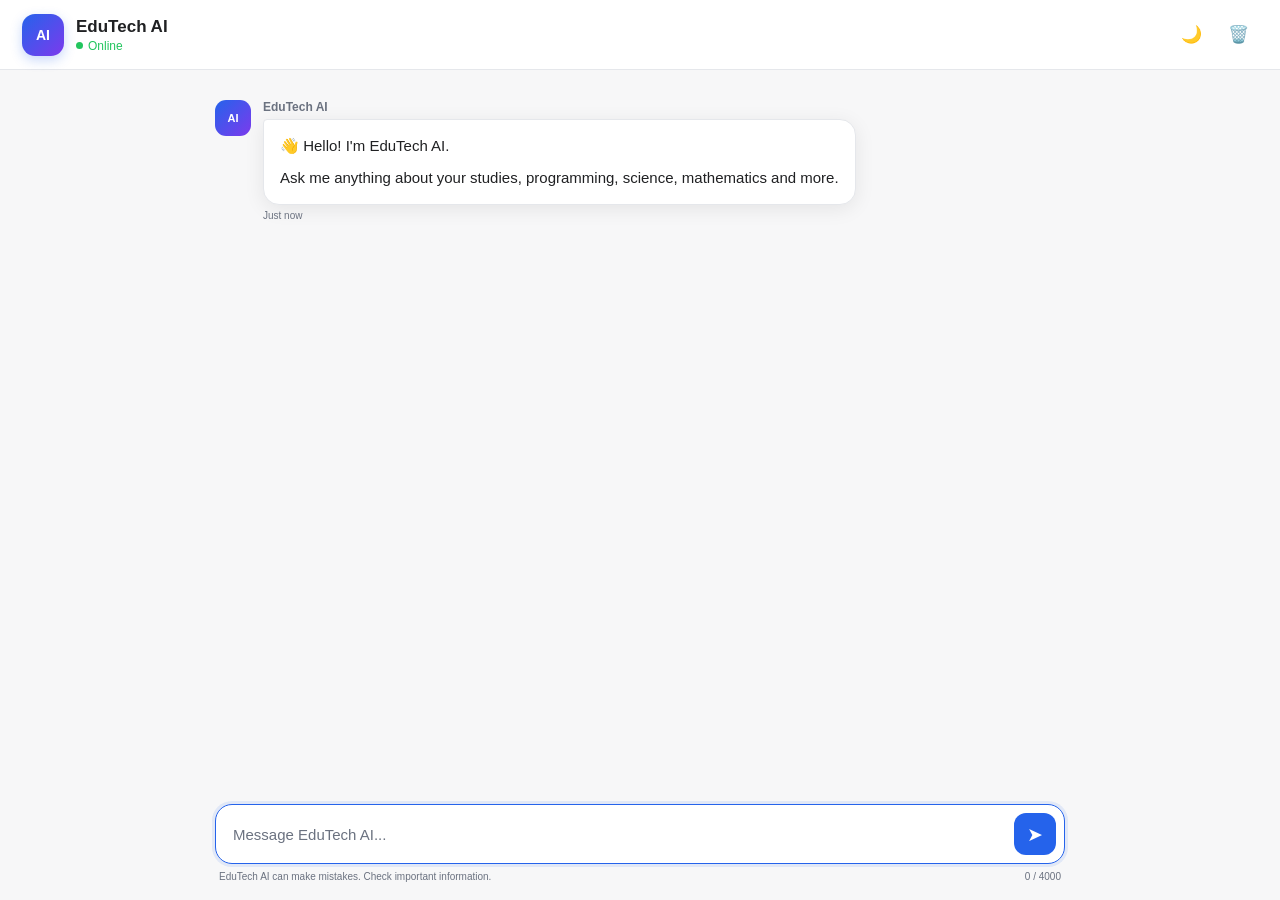
==== index.html @ 3b4f4951 "Rename Edutech-chatbot(Copy).html to index.html" ====
<!DOCTYPE html>
<html lang="en">
<head>
    <meta charset="UTF-8">
    <meta name="viewport" content="width=device-width, initial-scale=1.0">

    <title>EduTech AI Chatbot</title>

    <!-- CSS -->
    <style>
/* ================================
   EduTech AI Chatbot
   Main CSS
================================ */

* {
    margin: 0;
    padding: 0;
    box-sizing: border-box;
}

:root {
    --bg: #ffffff;
    --header: #ffffff;
    --chat-bg: #f7f7f8;
    --text: #202123;
    --muted: #6b7280;
    --border: #e5e7eb;
    --input: #ffffff;
    --user: #2563eb;
    --user-text: #ffffff;
    --ai: #ffffff;
    --shadow: 0 4px 20px rgba(0, 0, 0, 0.08);
}

body.dark {
    --bg: #111827;
    --header: #111827;
    --chat-bg: #0b1120;
    --text: #f3f4f6;
    --muted: #9ca3af;
    --border: #273244;
    --input: #1f2937;
    --user: #2563eb;
    --user-text: #ffffff;
    --ai: #1f2937;
    --shadow: 0 4px 20px rgba(0, 0, 0, 0.3);
}

body {
    font-family:
        Inter,
        -apple-system,
        BlinkMacSystemFont,
        "Segoe UI",
        Roboto,
        Arial,
        sans-serif;

    background: var(--bg);
    color: var(--text);

    height: 100vh;
    overflow: hidden;

    transition:
        background 0.25s ease,
        color 0.25s ease;
}


/* ================================
   APP
================================ */

.app {
    width: 100%;
    height: 100vh;

    display: flex;
    flex-direction: column;

    background: var(--chat-bg);
}


/* ================================
   HEADER
================================ */

.chat-header {
    height: 70px;
    min-height: 70px;

    display: flex;
    align-items: center;
    justify-content: space-between;

    padding: 0 22px;

    background: var(--header);
    border-bottom: 1px solid var(--border);

    position: relative;
    z-index: 10;
}

.brand {
    display: flex;
    align-items: center;
    gap: 12px;
}

.ai-logo {
    width: 42px;
    height: 42px;

    display: flex;
    align-items: center;
    justify-content: center;

    border-radius: 13px;

    background: linear-gradient(
        135deg,
        #2563eb,
        #7c3aed
    );

    color: white;

    font-size: 14px;
    font-weight: 800;

    box-shadow: 0 4px 12px rgba(37, 99, 235, 0.25);
}

.brand-info h1 {
    font-size: 17px;
    font-weight: 700;

    line-height: 20px;
}

.status {
    display: flex;
    align-items: center;
    gap: 5px;

    color: #22c55e;

    font-size: 12px;
    margin-top: 2px;
}

.status i {
    width: 7px;
    height: 7px;

    background: #22c55e;

    border-radius: 50%;

    display: inline-block;
}

.header-actions {
    display: flex;
    gap: 7px;
}

.header-actions button {
    width: 40px;
    height: 40px;

    border: none;
    border-radius: 10px;

    background: transparent;
    color: var(--text);

    cursor: pointer;

    font-size: 17px;

    transition:
        background 0.2s ease,
        transform 0.2s ease;
}

.header-actions button:hover {
    background: var(--chat-bg);
    transform: translateY(-1px);
}


/* ================================
   CHAT BOX
================================ */

.chat-box {
    flex: 1;

    overflow-y: auto;

    padding: 30px 18px 35px;

    scroll-behavior: smooth;
}


/* Scrollbar */

.chat-box::-webkit-scrollbar {
    width: 7px;
}

.chat-box::-webkit-scrollbar-track {
    background: transparent;
}

.chat-box::-webkit-scrollbar-thumb {
    background: #c7cbd1;
    border-radius: 10px;
}

body.dark .chat-box::-webkit-scrollbar-thumb {
    background: #374151;
}


/* ================================
   MESSAGE
================================ */

.message {
    width: min(850px, 100%);

    margin: 0 auto 25px;

    display: flex;
    gap: 12px;

    animation: messageIn 0.25s ease;
}

@keyframes messageIn {
    from {
        opacity: 0;
        transform: translateY(7px);
    }

    to {
        opacity: 1;
        transform: translateY(0);
    }
}

.avatar {
    width: 36px;
    height: 36px;

    min-width: 36px;

    display: flex;
    align-items: center;
    justify-content: center;

    border-radius: 11px;

    background: linear-gradient(
        135deg,
        #2563eb,
        #7c3aed
    );

    color: white;

    font-size: 11px;
    font-weight: 800;
}

.message-content {
    max-width: calc(100% - 48px);
}

.message-name {
    font-size: 12px;
    font-weight: 700;

    margin-bottom: 5px;

    color: var(--muted);
}


/* ================================
   AI BUBBLE
================================ */

.bubble {
    background: var(--ai);

    border: 1px solid var(--border);

    border-radius: 4px 16px 16px 16px;

    padding: 14px 16px;

    box-shadow: var(--shadow);

    line-height: 1.6;

    font-size: 15px;

    word-wrap: break-word;
}

.bubble p + p {
    margin-top: 8px;
}


/* ================================
   USER MESSAGE
================================ */

.user-message {
    justify-content: flex-end;
}

.user-message .avatar {
    order: 2;

    background: var(--user);
}

.user-message .message-content {
    order: 1;

    display: flex;
    flex-direction: column;
    align-items: flex-end;
}

.user-message .message-name {
    display: none;
}

.user-message .bubble {
    background: var(--user);
    color: var(--user-text);

    border: none;

    border-radius: 16px 4px 16px 16px;

    box-shadow: none;
}

.user-message .message-time {
    text-align: right;
}


/* ================================
   MESSAGE TIME
================================ */

.message-time {
    color: var(--muted);

    font-size: 10px;

    margin-top: 5px;
}


/* ================================
   TYPING
================================ */

.typing-container {
    width: min(850px, calc(100% - 36px));

    margin: 0 auto 15px;

    display: flex;
    align-items: center;

    gap: 12px;
}

.typing {
    height: 36px;

    padding: 0 14px;

    display: flex;
    align-items: center;
    gap: 4px;

    background: var(--ai);

    border: 1px solid var(--border);

    border-radius: 4px 14px 14px 14px;
}

.typing span {
    width: 6px;
    height: 6px;

    background: var(--muted);

    border-radius: 50%;

    animation: typing 1.2s infinite ease-in-out;
}

.typing span:nth-child(2) {
    animation-delay: 0.15s;
}

.typing span:nth-child(3) {
    animation-delay: 0.3s;
}

@keyframes typing {
    0%,
    60%,
    100% {
        transform: translateY(0);
        opacity: 0.4;
    }

    30% {
        transform: translateY(-5px);
        opacity: 1;
    }
}

.hidden {
    display: none !important;
}


/* ================================
   INPUT AREA
================================ */

.input-area {
    width: 100%;

    padding: 12px 18px 18px;

    background: var(--chat-bg);
}

.input-wrapper {
    width: min(850px, 100%);

    margin: auto;

    min-height: 58px;

    display: flex;
    align-items: flex-end;

    padding: 8px 8px 8px 17px;

    background: var(--input);

    border: 1px solid var(--border);

    border-radius: 17px;

    box-shadow: var(--shadow);

    transition:
        border 0.2s ease,
        box-shadow 0.2s ease;
}

.input-wrapper:focus-within {
    border-color: #2563eb;

    box-shadow:
        0 0 0 3px rgba(37, 99, 235, 0.1);
}

#messageInput {
    flex: 1;

    width: 100%;

    min-height: 40px;
    max-height: 150px;

    resize: none;

    border: none;
    outline: none;

    background: transparent;

    color: var(--text);

    font-family: inherit;
    font-size: 15px;

    line-height: 22px;

    padding: 9px 8px 8px 0;
}

#messageInput::placeholder {
    color: var(--muted);
}


/* ================================
   SEND BUTTON
================================ */

.send-btn {
    width: 42px;
    height: 42px;

    min-width: 42px;

    border: none;
    border-radius: 12px;

    background: var(--user);

    color: white;

    font-size: 19px;

    display: flex;
    align-items: center;
    justify-content: center;

    cursor: pointer;

    transition:
        transform 0.2s ease,
        opacity 0.2s ease;
}

.send-btn:hover {
    transform: scale(1.05);
}

.send-btn:active {
    transform: scale(0.95);
}

.send-btn:disabled {
    opacity: 0.5;
    cursor: not-allowed;
}


/* ================================
   INPUT FOOTER
================================ */

.input-footer {
    width: min(850px, 100%);

    margin: 7px auto 0;

    padding: 0 4px;

    display: flex;
    justify-content: space-between;
    gap: 10px;

    color: var(--muted);

    font-size: 10px;
}


/* ================================
   MOBILE
================================ */

@media (max-width: 600px) {

    .chat-header {
        height: 62px;
        min-height: 62px;

        padding: 0 14px;
    }

    .ai-logo {
        width: 38px;
        height: 38px;

        border-radius: 11px;
    }

    .brand-info h1 {
        font-size: 15px;
    }

    .header-actions button {
        width: 36px;
        height: 36px;
    }

    .chat-box {
        padding: 20px 12px 25px;
    }

    .message {
        gap: 8px;

        margin-bottom: 20px;
    }

    .avatar {
        width: 32px;
        height: 32px;
        min-width: 32px;

        border-radius: 9px;
    }

    .message-content {
        max-width: calc(100% - 40px);
    }

    .bubble {
        font-size: 14px;
        padding: 11px 13px;
    }

    .typing-container {
        width: calc(100% - 24px);
    }

    .input-area {
        padding: 8px 10px 12px;
    }

    .input-wrapper {
        min-height: 53px;
        border-radius: 15px;

        padding-left: 13px;
    }

    #messageInput {
        font-size: 14px;
    }

    .send-btn {
        width: 38px;
        height: 38px;
        min-width: 38px;

        border-radius: 10px;
    }

    .input-footer {
        font-size: 9px;
    }
}


/* ================================
   VERY SMALL SCREEN
================================ */

@media (max-width: 380px) {

    .status {
        display: none;
    }

    .input-footer span:first-child {
        display: none;
    }

    .input-footer {
        justify-content: flex-end;
    }
}
</style>
</head>

<body>

    <!-- App Container -->
    <div class="app">

        <!-- Header -->
        <header class="chat-header">
            <div class="brand">
                <div class="ai-logo">AI</div>

                <div class="brand-info">
                    <h1>EduTech AI</h1>
                    <span class="status">
                        <i></i> Online
                    </span>
                </div>
            </div>

            <div class="header-actions">
                <button id="themeBtn" title="Change Theme">
                    🌙
                </button>

                <button id="clearBtn" title="Clear Chat">
                    🗑️
                </button>
            </div>
        </header>


        <!-- Chat Area -->
        <main id="chatBox" class="chat-box">

            <!-- Welcome Message -->
            <div class="message ai-message">
                <div class="avatar">AI</div>

                <div class="message-content">
                    <div class="message-name">EduTech AI</div>

                    <div class="bubble">
                        <p>
                            👋 Hello! I'm EduTech AI.
                        </p>

                        <p>
                            Ask me anything about your studies,
                            programming, science, mathematics and more.
                        </p>
                    </div>

                    <div class="message-time">
                        Just now
                    </div>
                </div>
            </div>

        </main>


        <!-- Typing Indicator -->
        <div id="typing" class="typing-container hidden">

            <div class="avatar">AI</div>

            <div class="typing">
                <span></span>
                <span></span>
                <span></span>
            </div>

        </div>


        <!-- Input Area -->
        <footer class="input-area">

            <div class="input-wrapper">

                <textarea
                    id="messageInput"
                    rows="1"
                    maxlength="4000"
                    placeholder="Message EduTech AI..."
                    autocomplete="off"
                ></textarea>

                <button
                    id="sendBtn"
                    class="send-btn"
                    title="Send Message"
                    type="button"
                >
                    ➤
                </button>

            </div>

            <div class="input-footer">
                <span>EduTech AI can make mistakes. Check important information.</span>
                <span id="charCount">0 / 4000</span>
            </div>

        </footer>

    </div>


    <!-- JavaScript -->
    <script>
/* =========================================
   EduTech AI Chatbot
   script.js
========================================= */


/* =========================================
   CONFIGURATION
========================================= */

// Demo API key supplied by user
const API_KEY =
    "AQ.Ab8RN6JSf9K4b7ySt2TMLwf94kNoDjcHwE4QwWHxt6ulXJbYoQ";

// Gemini model
const MODEL = "gemini-3.1-flash-lite";

// Gemini API endpoint
const API_URL =
    `https://generativelanguage.googleapis.com/v1beta/models/${MODEL}:generateContent`;


/* =========================================
   DOM ELEMENTS
========================================= */

const chatBox = document.getElementById("chatBox");
const messageInput = document.getElementById("messageInput");
const sendBtn = document.getElementById("sendBtn");

const typing = document.getElementById("typing");

const clearBtn = document.getElementById("clearBtn");
const themeBtn = document.getElementById("themeBtn");

const charCount = document.getElementById("charCount");


/* =========================================
   CHAT HISTORY
========================================= */

let conversation = [];

try {
    const savedChat = localStorage.getItem("edutech_chat");

    if (savedChat) {
        conversation = JSON.parse(savedChat);
    }
} catch (error) {
    conversation = [];
}


/* =========================================
   LOAD SAVED CHAT
========================================= */

function loadChat() {

    if (!conversation.length) {
        return;
    }

    // Remove default welcome message
    chatBox.innerHTML = "";

    conversation.forEach(message => {

        addMessage(
            message.role,
            message.text,
            false
        );

    });
}


/* =========================================
   SAVE CHAT
========================================= */

function saveChat() {

    try {

        localStorage.setItem(
            "edutech_chat",
            JSON.stringify(conversation)
        );

    } catch (error) {

        console.warn(
            "Could not save chat:",
            error
        );

    }
}


/* =========================================
   ADD MESSAGE TO UI
========================================= */

function addMessage(role, text, animate = true) {

    const message = document.createElement("div");

    message.className =
        role === "user"
            ? "message user-message"
            : "message ai-message";

    if (!animate) {
        message.style.animation = "none";
    }


    const avatar = document.createElement("div");

    avatar.className = "avatar";

    avatar.textContent =
        role === "user"
            ? "U"
            : "AI";


    const content = document.createElement("div");

    content.className = "message-content";


    const name = document.createElement("div");

    name.className = "message-name";

    name.textContent =
        role === "user"
            ? "You"
            : "EduTech AI";


    const bubble = document.createElement("div");

    bubble.className = "bubble";


    /*
       Basic text formatting.
       This keeps the response as text rather
       than directly inserting arbitrary HTML.
    */

    bubble.innerHTML = formatText(text);


    const time = document.createElement("div");

    time.className = "message-time";

    time.textContent = getTime();


    content.appendChild(name);
    content.appendChild(bubble);
    content.appendChild(time);

    message.appendChild(avatar);
    message.appendChild(content);

    chatBox.appendChild(message);


    scrollToBottom();

    return message;
}


/* =========================================
   TEXT FORMATTER
========================================= */

function formatText(text) {

    if (!text) {
        return "";
    }


    // Escape HTML
    const escaped = text
        .replace(/&/g, "&amp;")
        .replace(/</g, "&lt;")
        .replace(/>/g, "&gt;");


    // Convert simple markdown-like formatting
    return escaped
        .replace(/\*\*(.*?)\*\*/g, "<strong>$1</strong>")
        .replace(/\*(.*?)\*/g, "<em>$1</em>")
        .replace(/`([^`]+)`/g, "<code>$1</code>")
        .replace(/\n/g, "<br>");
}


/* =========================================
   CURRENT TIME
========================================= */

function getTime() {

    return new Date().toLocaleTimeString(
        [],
        {
            hour: "2-digit",
            minute: "2-digit"
        }
    );

}


/* =========================================
   SCROLL
========================================= */

function scrollToBottom() {

    setTimeout(() => {

        chatBox.scrollTo({
            top: chatBox.scrollHeight,
            behavior: "smooth"
        });

    }, 50);

}


/* =========================================
   TYPING INDICATOR
========================================= */

function showTyping() {

    typing.classList.remove("hidden");

    scrollToBottom();

}


function hideTyping() {

    typing.classList.add("hidden");

}


/* =========================================
   SEND MESSAGE
========================================= */

async function sendMessage() {

    const text = messageInput.value.trim();


    // Don't send empty message
    if (!text) {
        return;
    }


    // Prevent duplicate requests
    sendBtn.disabled = true;


    // Add user message
    addMessage(
        "user",
        text
    );


    // Save user message
    conversation.push({
        role: "user",
        text: text
    });

    saveChat();


    // Clear input
    messageInput.value = "";

    updateCharacterCount();

    autoResize();


    // Show typing
    showTyping();


    try {

        const response =
            await askGemini();


        hideTyping();


        // Add AI message
        addMessage(
            "ai",
            response
        );


        // Save AI response
        conversation.push({
            role: "ai",
            text: response
        });

        saveChat();


    } catch (error) {

        hideTyping();


        console.error(error);


        let errorMessage =
            "Sorry, something went wrong while contacting the AI.";


        if (
            error.message &&
            error.message.includes("403")
        ) {

            errorMessage =
                "API key is invalid or does not have permission to use this API.";

        } else if (
            error.message &&
            error.message.includes("429")
        ) {

            errorMessage =
                "Too many requests. Please wait a moment and try again.";

        } else if (
            error.message &&
            error.message.includes("404")
        ) {

            errorMessage =
                "The selected Gemini model is unavailable.";

        }


        addMessage(
            "ai",
            errorMessage
        );

    } finally {

        sendBtn.disabled = false;

        messageInput.focus();

    }

}


/* =========================================
   GEMINI API
========================================= */

async function askGemini() {

    /*
       Convert local chat history into Gemini
       conversation format.
    */

    const contents = conversation.map(message => {

        return {

            role:
                message.role === "user"
                    ? "user"
                    : "model",

            parts: [
                {
                    text: message.text
                }
            ]

        };

    });


    const response = await fetch(
        API_URL,
        {

            method: "POST",

            headers: {

                "Content-Type":
                    "application/json",

                "x-goog-api-key":
                    API_KEY

            },

            body: JSON.stringify({

                contents: contents,

                systemInstruction: {

                    parts: [
                        {
                            text:
                                "You are EduTech AI, a helpful educational AI assistant. Explain concepts clearly and simply. Help students with mathematics, physics, chemistry, computer science, programming and general educational questions. When solving numerical problems, show the important steps."
                        }
                    ]

                },

                generationConfig: {

                    temperature: 0.7,

                    maxOutputTokens: 2048

                }

            })

        }
    );


    if (!response.ok) {

        const errorText =
            await response.text();

        throw new Error(
            `${response.status}: ${errorText}`
        );

    }


    const data =
        await response.json();


    /*
       Extract generated text
    */

    const result =
        data?.candidates?.[0]?.content?.parts
            ?.map(part => part.text || "")
            .join("");


    if (!result) {

        throw new Error(
            "Empty response received from Gemini."
        );

    }


    return result;

}


/* =========================================
   ENTER KEY
========================================= */

messageInput.addEventListener(
    "keydown",
    function (event) {

        if (
            event.key === "Enter" &&
            !event.shiftKey
        ) {

            event.preventDefault();

            sendMessage();

        }

    }
);


/* =========================================
   SEND BUTTON
========================================= */

sendBtn.addEventListener(
    "click",
    sendMessage
);


/* =========================================
   AUTO RESIZE TEXTAREA
========================================= */

function autoResize() {

    messageInput.style.height = "auto";

    messageInput.style.height =
        Math.min(
            messageInput.scrollHeight,
            150
        ) + "px";

}


messageInput.addEventListener(
    "input",
    function () {

        autoResize();

        updateCharacterCount();

    }
);


/* =========================================
   CHARACTER COUNT
========================================= */

function updateCharacterCount() {

    const length =
        messageInput.value.length;

    charCount.textContent =
        `${length} / 4000`;

}


/* =========================================
   CLEAR CHAT
========================================= */

clearBtn.addEventListener(
    "click",
    function () {

        const confirmed =
            confirm(
                "Clear your entire chat?"
            );


        if (!confirmed) {
            return;
        }


        conversation = [];


        localStorage.removeItem(
            "edutech_chat"
        );


        chatBox.innerHTML = `

            <div class="message ai-message">

                <div class="avatar">
                    AI
                </div>

                <div class="message-content">

                    <div class="message-name">
                        EduTech AI
                    </div>

                    <div class="bubble">

                        <p>
                            👋 Hello! I'm EduTech AI.
                        </p>

                        <p>
                            Ask me anything about your
                            studies, programming, science,
                            mathematics and more.
                     founder/author is Shankar Singh Rajput.
                        </p>

                    </div>

                    <div class="message-time">
                        Just now
                    </div>

                </div>

            </div>

        `;

    }
);


/* =========================================
   DARK / LIGHT MODE
========================================= */

function setTheme(theme) {

    if (theme === "dark") {

        document.body.classList.add("dark");

        themeBtn.textContent = "☀️";

    } else {

        document.body.classList.remove("dark");

        themeBtn.textContent = "🌙";

    }


    localStorage.setItem(
        "edutech_theme",
        theme
    );

}


themeBtn.addEventListener(
    "click",
    function () {

        const isDark =
            document.body.classList.contains("dark");


        setTheme(
            isDark
                ? "light"
                : "dark"
        );

    }
);


/* =========================================
   LOAD THEME
========================================= */

const savedTheme =
    localStorage.getItem(
        "edutech_theme"
    );


if (savedTheme) {

    setTheme(savedTheme);

} else if (
    window.matchMedia &&
    window.matchMedia(
        "(prefers-color-scheme: dark)"
    ).matches
) {

    setTheme("dark");

} else {

    setTheme("light");

}


/* =========================================
   INITIALIZE
========================================= */

loadChat();

updateCharacterCount();

autoResize();

messageInput.focus();
</script>

</body>
</html>
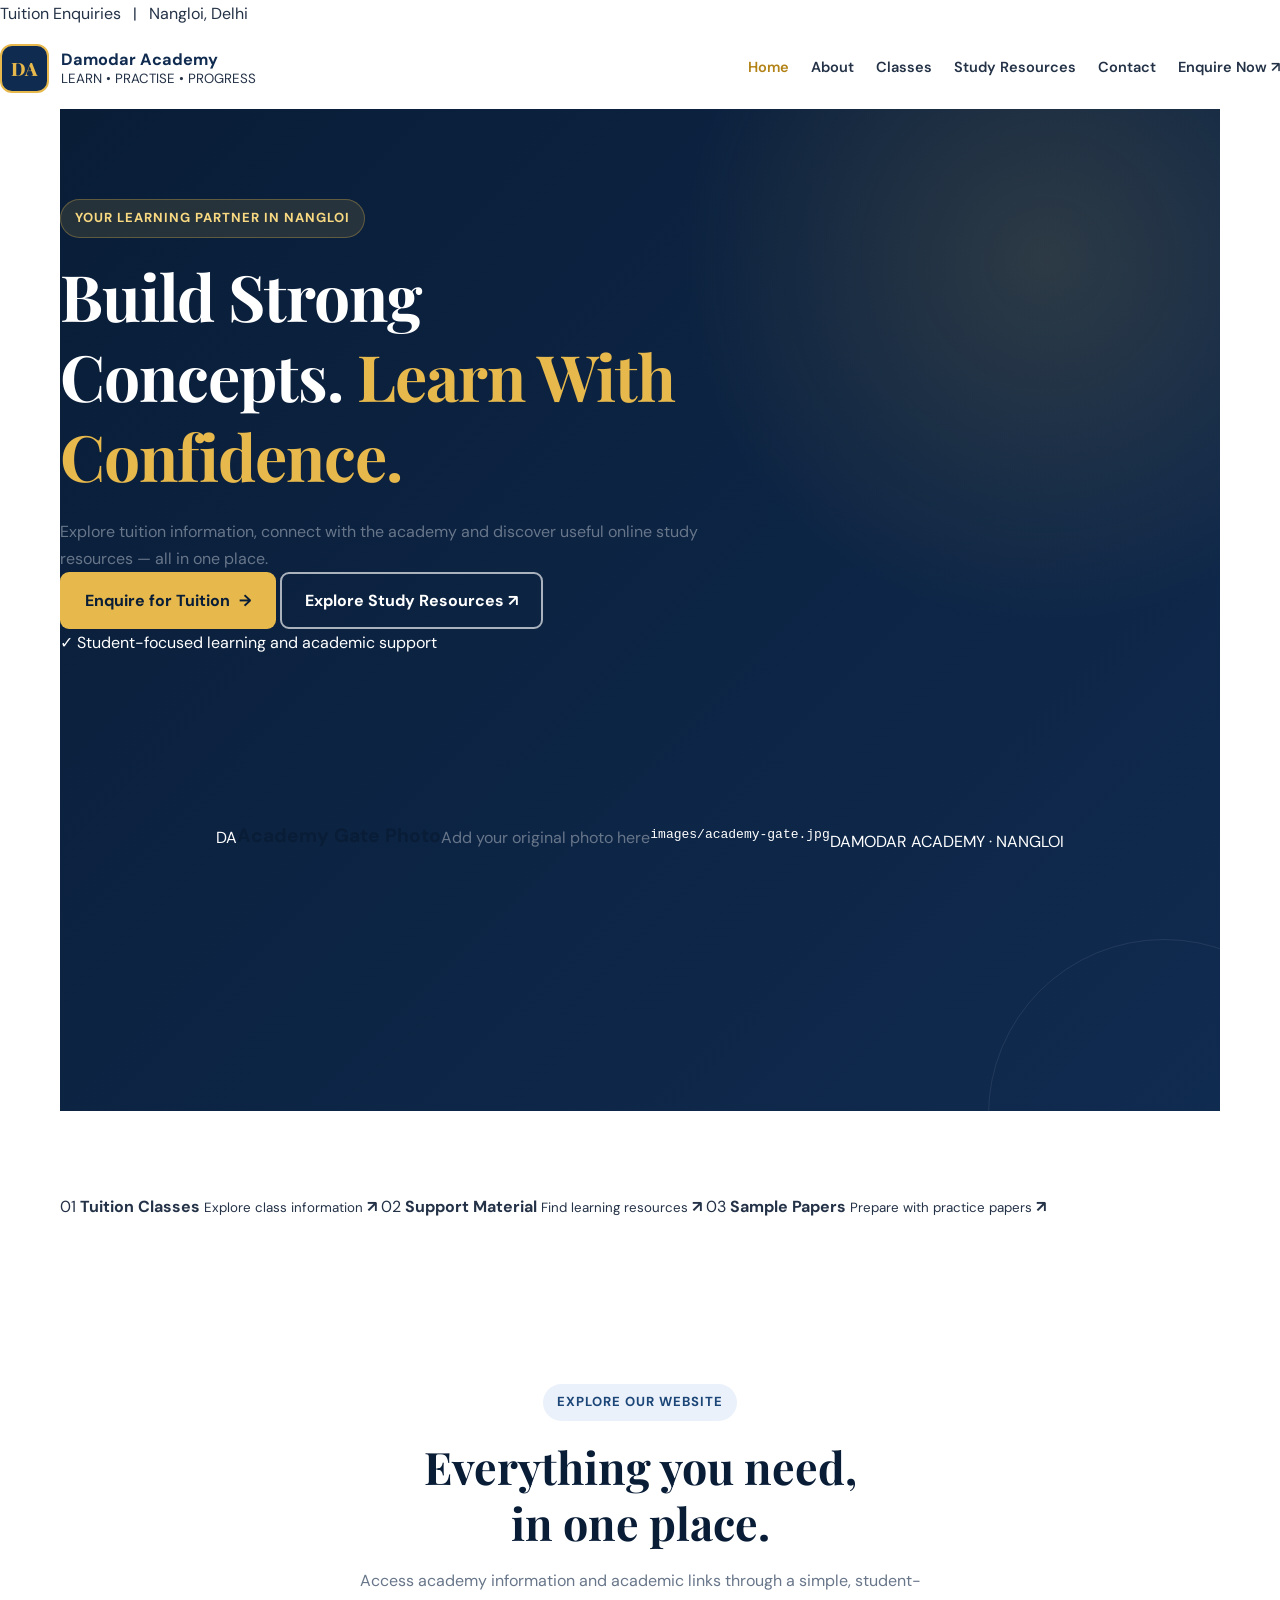
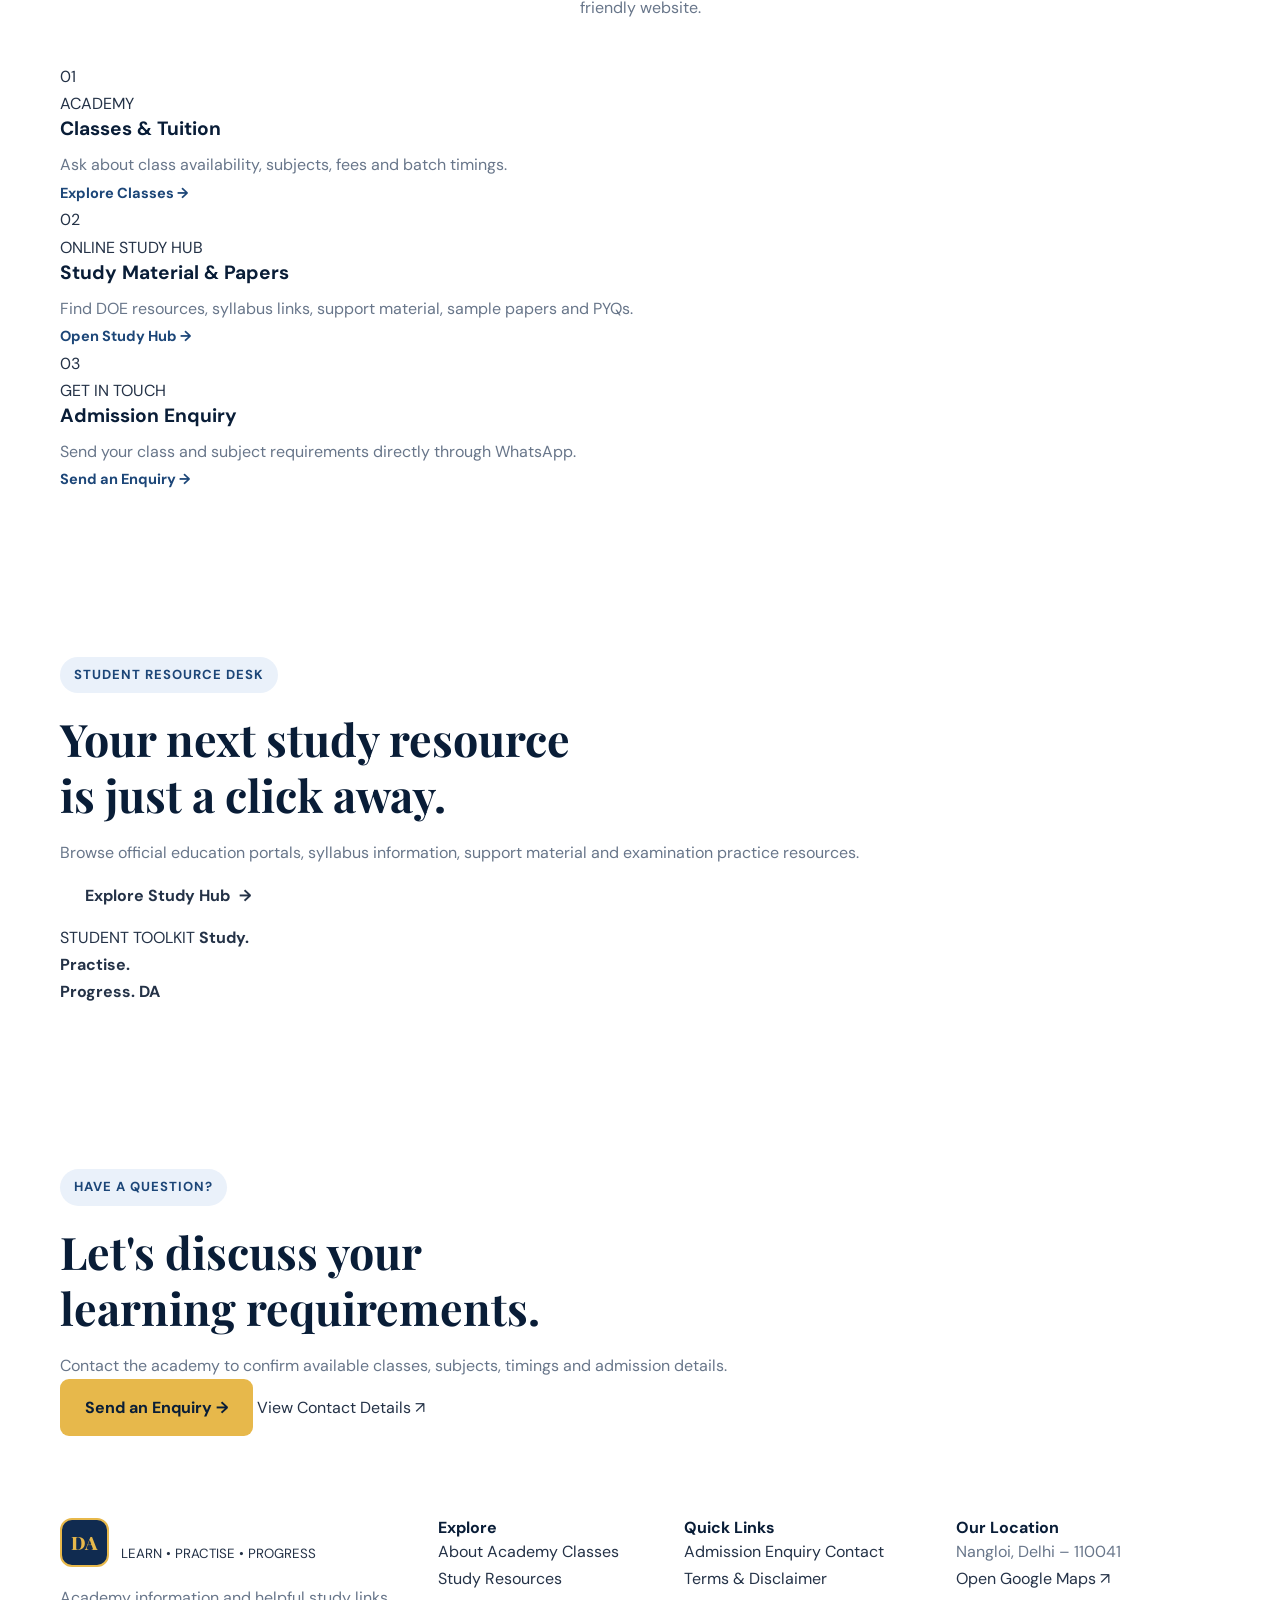
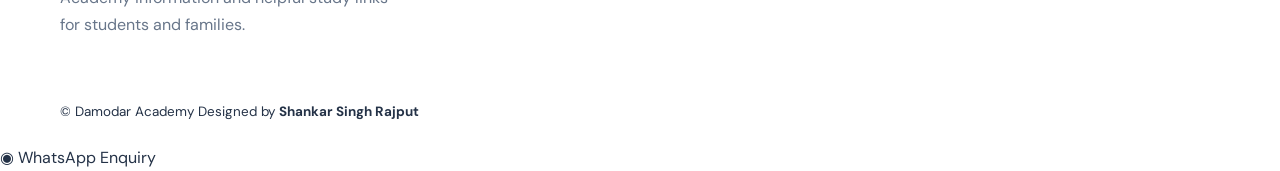
==== commit cfac1f23: "Add files via upload" ====
--- a/index.html
+++ b/index.html
@@ -1,1554 +1,1880 @@
+
 <!DOCTYPE html>
 <html lang="en">
 <head>
-    <meta charset="UTF-8">
-    <meta name="viewport" content="width=device-width, initial-scale=1.0">
-
-    <title>EduTech AI Chatbot</title>
-
-    <!-- CSS -->
-    <style>
-/* ================================
-   EduTech AI Chatbot
-   Main CSS
-================================ */
+  <meta charset="UTF-8">
+  <meta name="viewport" content="width=device-width, initial-scale=1.0">
+
+  <title>Damodar Academy | Tuition & Study Support</title>
+
+  <meta name="description"
+    content="Damodar Academy, Nangloi, Delhi. Explore tuition enquiries, study material, syllabus, sample papers and previous-year papers.">
+
+  <meta name="theme-color" content="#10223f">
+
+  <link rel="stylesheet" href="style.css">
+</head>
+<style>
+
+/* =========================================
+   DAMODAR ACADEMY — MAIN STYLESHEET
+   Theme: Navy Blue + Gold
+========================================= */
+
+@import url('https://fonts.googleapis.com/css2?family=DM+Sans:wght@400;500;600;700&family=Playfair+Display:wght@600;700;800&display=swap');
+
+/* ---------- CSS VARIABLES ---------- */
+
+:root {
+  --primary: #102b50;
+  --primary-dark: #091d37;
+  --primary-light: #1c4678;
+  --gold: #e7b84b;
+  --gold-light: #f8d982;
+  --white: #ffffff;
+  --background: #f5f7fb;
+  --text: #243247;
+  --muted: #68768a;
+  --border: #e3e8ef;
+  --success: #25d366;
+  --shadow: 0 10px 35px rgba(16, 43, 80, 0.09);
+  --radius: 16px;
+  --transition: 0.3s ease;
+}
+
+/* ---------- RESET ---------- */
 
 * {
-    margin: 0;
-    padding: 0;
-    box-sizing: border-box;
-}
-
-:root {
-    --bg: #ffffff;
-    --header: #ffffff;
-    --chat-bg: #f7f7f8;
-    --text: #202123;
-    --muted: #6b7280;
-    --border: #e5e7eb;
-    --input: #ffffff;
-    --user: #2563eb;
-    --user-text: #ffffff;
-    --ai: #ffffff;
-    --shadow: 0 4px 20px rgba(0, 0, 0, 0.08);
-}
-
-body.dark {
-    --bg: #111827;
-    --header: #111827;
-    --chat-bg: #0b1120;
-    --text: #f3f4f6;
-    --muted: #9ca3af;
-    --border: #273244;
-    --input: #1f2937;
-    --user: #2563eb;
-    --user-text: #ffffff;
-    --ai: #1f2937;
-    --shadow: 0 4px 20px rgba(0, 0, 0, 0.3);
+  margin: 0;
+  padding: 0;
+  box-sizing: border-box;
+}
+
+html {
+  scroll-behavior: smooth;
+  scroll-padding-top: 90px;
 }
 
 body {
-    font-family:
-        Inter,
-        -apple-system,
-        BlinkMacSystemFont,
-        "Segoe UI",
-        Roboto,
-        Arial,
-        sans-serif;
-
-    background: var(--bg);
-    color: var(--text);
-
-    height: 100vh;
-    overflow: hidden;
-
-    transition:
-        background 0.25s ease,
-        color 0.25s ease;
-}
-
-
-/* ================================
-   APP
-================================ */
-
-.app {
+  font-family: 'DM Sans', sans-serif;
+  color: var(--text);
+  background: var(--white);
+  line-height: 1.7;
+  overflow-x: hidden;
+}
+
+img {
+  display: block;
+  max-width: 100%;
+}
+
+a {
+  color: inherit;
+  text-decoration: none;
+}
+
+button,
+input,
+textarea,
+select {
+  font: inherit;
+}
+
+button,
+a {
+  -webkit-tap-highlight-color: transparent;
+}
+
+button {
+  cursor: pointer;
+}
+
+ul {
+  list-style: none;
+}
+
+.container {
+  width: min(1160px, 92%);
+  margin-inline: auto;
+}
+
+section {
+  padding: 82px 0;
+}
+
+.section-light {
+  background: var(--background);
+}
+
+/* ---------- TYPOGRAPHY ---------- */
+
+h1,
+h2,
+h3,
+h4 {
+  color: var(--primary-dark);
+  line-height: 1.25;
+}
+
+h1,
+h2 {
+  font-family: 'Playfair Display', Georgia, serif;
+}
+
+h1 {
+  font-size: clamp(2.35rem, 5vw, 4.2rem);
+  letter-spacing: -1px;
+}
+
+h2 {
+  font-size: clamp(1.9rem, 3.5vw, 2.8rem);
+  margin-bottom: 16px;
+}
+
+h3 {
+  font-size: 1.2rem;
+  margin-bottom: 10px;
+}
+
+p {
+  color: var(--muted);
+}
+
+.text-gold {
+  color: var(--gold);
+}
+
+.section-heading {
+  max-width: 680px;
+  margin: 0 auto 42px;
+  text-align: center;
+}
+
+.section-heading p {
+  max-width: 600px;
+  margin: 0 auto;
+}
+
+.eyebrow {
+  display: inline-block;
+  color: var(--primary-light);
+  background: #eaf1fa;
+  padding: 7px 14px;
+  border-radius: 50px;
+  font-size: 0.82rem;
+  font-weight: 700;
+  letter-spacing: 1px;
+  text-transform: uppercase;
+  margin-bottom: 18px;
+}
+
+/* ---------- BUTTONS ---------- */
+
+.btn {
+  display: inline-flex;
+  align-items: center;
+  justify-content: center;
+  gap: 9px;
+  padding: 13px 23px;
+  border: 2px solid transparent;
+  border-radius: 9px;
+  font-weight: 700;
+  transition: var(--transition);
+  text-align: center;
+}
+
+.btn-primary {
+  background: var(--gold);
+  color: var(--primary-dark);
+}
+
+.btn-primary:hover {
+  background: var(--gold-light);
+  transform: translateY(-2px);
+  box-shadow: 0 8px 20px rgba(231, 184, 75, 0.25);
+}
+
+.btn-outline {
+  border-color: rgba(255, 255, 255, 0.65);
+  color: var(--white);
+  background: transparent;
+}
+
+.btn-outline:hover {
+  color: var(--primary-dark);
+  background: var(--white);
+}
+
+.btn-dark {
+  color: var(--white);
+  background: var(--primary);
+}
+
+.btn-dark:hover {
+  background: var(--primary-light);
+  transform: translateY(-2px);
+}
+
+.btn-whatsapp {
+  background: var(--success);
+  color: #fff;
+  border-radius: 12px;
+}
+
+.btn-whatsapp:hover {
+  background: #1fbd5a;
+  transform: translateY(-2px);
+}
+
+/* ---------- HEADER / NAVBAR ---------- */
+
+.site-header {
+  position: sticky;
+  top: 0;
+  z-index: 1000;
+  background: rgba(255, 255, 255, 0.97);
+  backdrop-filter: blur(12px);
+  box-shadow: 0 2px 15px rgba(10, 30, 55, 0.06);
+  border-bottom: 1px solid rgba(16, 43, 80, 0.07);
+}
+
+.navbar {
+  min-height: 82px;
+  display: flex;
+  align-items: center;
+  justify-content: space-between;
+  gap: 25px;
+}
+
+.brand {
+  display: flex;
+  align-items: center;
+  gap: 12px;
+  min-width: 0;
+}
+
+.brand-logo {
+  width: 49px;
+  height: 49px;
+  flex-shrink: 0;
+  display: grid;
+  place-items: center;
+  background: var(--primary);
+  color: var(--gold);
+  border: 2px solid var(--gold);
+  border-radius: 12px;
+  font-family: 'Playfair Display', Georgia, serif;
+  font-weight: 800;
+  font-size: 1.15rem;
+}
+
+.brand-text {
+  display: flex;
+  flex-direction: column;
+  line-height: 1.3;
+}
+
+.brand-text strong {
+  color: var(--primary);
+  font-size: 1.02rem;
+}
+
+.brand-text span {
+  color: var(--muted);
+  font-size: 0.74rem;
+}
+
+.nav-links {
+  display: flex;
+  align-items: center;
+  justify-content: flex-end;
+  gap: 22px;
+}
+
+.nav-links a {
+  color: var(--text);
+  font-size: 0.91rem;
+  font-weight: 600;
+  transition: color var(--transition);
+}
+
+.nav-links a:hover,
+.nav-links a.active {
+  color: #b38317;
+}
+
+.nav-links .nav-cta {
+  background: var(--primary);
+  color: var(--white);
+  padding: 10px 17px;
+  border-radius: 8px;
+}
+
+.nav-links .nav-cta:hover {
+  background: var(--primary-light);
+  color: var(--white);
+}
+
+/* Mobile menu controls, if present in HTML */
+
+.menu-toggle {
+  display: none;
+  width: 44px;
+  height: 44px;
+  border: 1px solid var(--border);
+  border-radius: 10px;
+  background: var(--white);
+  color: var(--primary);
+  font-size: 1.4rem;
+}
+
+/* ---------- HERO SECTION ---------- */
+
+.hero {
+  position: relative;
+  overflow: hidden;
+  padding: 90px 0 85px;
+  background:
+    radial-gradient(
+      circle at 85% 15%,
+      rgba(231, 184, 75, 0.15),
+      transparent 28%
+    ),
+    linear-gradient(135deg, var(--primary-dark), var(--primary));
+  color: var(--white);
+}
+
+.hero::before {
+  content: "";
+  position: absolute;
+  width: 350px;
+  height: 350px;
+  border: 1px solid rgba(255, 255, 255, 0.08);
+  border-radius: 50%;
+  right: -120px;
+  bottom: -180px;
+  pointer-events: none;
+}
+
+.hero-grid {
+  display: grid;
+  grid-template-columns: 1.05fr 0.95fr;
+  align-items: center;
+  gap: 55px;
+  position: relative;
+  z-index: 1;
+}
+
+.hero-content {
+  max-width: 650px;
+}
+
+.hero .eyebrow {
+  background: rgba(231, 184, 75, 0.13);
+  color: var(--gold-light);
+  border: 1px solid rgba(231, 184, 75, 0.3);
+}
+
+.hero h1 {
+  color: var(--white);
+  margin-bottom: 22px;
+}
+
+.hero h1 span {
+  color: var(--gold);
+}
+
+.hero-description {
+  color: rgba(255, 255, 255, 0.78);
+  font-size: 1.08rem;
+  max-width: 560px;
+  margin-bottom: 30px;
+}
+
+.hero-actions {
+  display: flex;
+  align-items: center;
+  flex-wrap: wrap;
+  gap: 13px;
+}
+
+.hero-points {
+  display: flex;
+  flex-wrap: wrap;
+  gap: 20px;
+  margin-top: 28px;
+}
+
+.hero-points span {
+  color: rgba(255, 255, 255, 0.86);
+  font-size: 0.88rem;
+}
+
+.hero-points span::before {
+  content: "✓";
+  color: var(--gold);
+  font-weight: 800;
+  margin-right: 7px;
+}
+
+.hero-image {
+  position: relative;
+  min-height: 370px;
+  display: flex;
+  align-items: center;
+  justify-content: center;
+}
+
+.hero-image img {
+  width: 100%;
+  height: 390px;
+  object-fit: cover;
+  border: 5px solid rgba(255, 255, 255, 0.13);
+  border-radius: 22px;
+  box-shadow: 0 25px 60px rgba(0, 0, 0, 0.25);
+}
+
+.hero-image-placeholder {
+  width: 100%;
+  min-height: 350px;
+  display: flex;
+  flex-direction: column;
+  align-items: center;
+  justify-content: center;
+  text-align: center;
+  gap: 12px;
+  padding: 30px;
+  color: rgba(255, 255, 255, 0.8);
+  border: 2px dashed rgba(255, 255, 255, 0.3);
+  border-radius: 22px;
+  background: rgba(255, 255, 255, 0.04);
+}
+
+.hero-image-placeholder strong {
+  color: var(--gold);
+  font-size: 1.1rem;
+}
+
+/* ---------- TRUST / HIGHLIGHT STRIP ---------- */
+
+.highlights {
+  padding: 25px 0;
+  background: var(--white);
+  border-bottom: 1px solid var(--border);
+}
+
+.highlights-grid {
+  display: grid;
+  grid-template-columns: repeat(4, 1fr);
+  gap: 20px;
+}
+
+.highlight-item {
+  text-align: center;
+  padding: 12px;
+}
+
+.highlight-item strong {
+  display: block;
+  color: var(--primary);
+  font-size: 1.05rem;
+  margin-bottom: 3px;
+}
+
+.highlight-item span {
+  color: var(--muted);
+  font-size: 0.85rem;
+}
+
+/* ---------- GENERAL CARDS ---------- */
+
+.card-grid {
+  display: grid;
+  grid-template-columns: repeat(3, minmax(0, 1fr));
+  gap: 24px;
+}
+
+.card {
+  height: 100%;
+  padding: 28px;
+  background: var(--white);
+  border: 1px solid var(--border);
+  border-radius: var(--radius);
+  box-shadow: 0 5px 20px rgba(16, 43, 80, 0.035);
+  transition: transform var(--transition),
+              box-shadow var(--transition),
+              border-color var(--transition);
+}
+
+.card:hover {
+  transform: translateY(-6px);
+  border-color: rgba(231, 184, 75, 0.65);
+  box-shadow: var(--shadow);
+}
+
+.card-icon {
+  width: 54px;
+  height: 54px;
+  display: grid;
+  place-items: center;
+  margin-bottom: 20px;
+  border-radius: 14px;
+  background: #edf3fb;
+  color: var(--primary);
+  font-size: 1.5rem;
+}
+
+.card p {
+  font-size: 0.94rem;
+  margin-bottom: 17px;
+}
+
+.card-link {
+  display: inline-flex;
+  align-items: center;
+  gap: 7px;
+  color: var(--primary-light);
+  font-weight: 700;
+  font-size: 0.91rem;
+}
+
+.card-link:hover {
+  color: #a47715;
+}
+
+/* ---------- ABOUT SECTION ---------- */
+
+.about-grid {
+  display: grid;
+  grid-template-columns: 1fr 1fr;
+  align-items: center;
+  gap: 55px;
+}
+
+.about-content p {
+  margin-bottom: 17px;
+}
+
+.about-image img {
+  width: 100%;
+  max-height: 440px;
+  object-fit: cover;
+  border-radius: 20px;
+  box-shadow: var(--shadow);
+}
+
+.about-features {
+  display: grid;
+  grid-template-columns: 1fr 1fr;
+  gap: 13px;
+  margin: 25px 0;
+}
+
+.about-feature {
+  display: flex;
+  gap: 10px;
+  align-items: flex-start;
+  font-weight: 600;
+  color: var(--primary);
+}
+
+.about-feature span {
+  color: #b38317;
+  font-weight: 800;
+}
+
+/* ---------- COURSES ---------- */
+
+.course-card {
+  position: relative;
+  overflow: hidden;
+}
+
+.course-tag {
+  display: inline-block;
+  padding: 5px 11px;
+  border-radius: 50px;
+  color: var(--primary);
+  background: #edf3fb;
+  font-size: 0.77rem;
+  font-weight: 700;
+  margin-bottom: 16px;
+}
+
+.course-card h3 {
+  font-size: 1.35rem;
+}
+
+/* ---------- RESOURCE HUB ---------- */
+
+.resource-intro {
+  max-width: 740px;
+  margin: 0 auto 35px;
+  text-align: center;
+}
+
+.resource-grid {
+  display: grid;
+  grid-template-columns: repeat(3, minmax(0, 1fr));
+  gap: 20px;
+}
+
+.resource-card {
+  display: flex;
+  flex-direction: column;
+  padding: 25px;
+  background: var(--white);
+  border: 1px solid var(--border);
+  border-radius: 14px;
+  transition: var(--transition);
+}
+
+.resource-card:hover {
+  border-color: var(--gold);
+  box-shadow: var(--shadow);
+  transform: translateY(-4px);
+}
+
+.resource-card h3 {
+  margin-top: 14px;
+}
+
+.resource-card p {
+  flex-grow: 1;
+  font-size: 0.9rem;
+  margin-bottom: 18px;
+}
+
+.resource-label {
+  display: inline-block;
+  width: fit-content;
+  padding: 5px 10px;
+  border-radius: 6px;
+  background: #fff4d7;
+  color: #805d10;
+  font-size: 0.76rem;
+  font-weight: 700;
+}
+
+.resource-link {
+  color: var(--primary);
+  font-weight: 700;
+}
+
+/* ---------- CTA BANNER ---------- */
+
+.cta-banner {
+  padding: 48px;
+  display: flex;
+  align-items: center;
+  justify-content: space-between;
+  gap: 30px;
+  border-radius: 20px;
+  background:
+    radial-gradient(
+      circle at 100% 0,
+      rgba(231, 184, 75, 0.18),
+      transparent 35%
+    ),
+    var(--primary);
+}
+
+.cta-banner h2 {
+  color: var(--white);
+  margin-bottom: 10px;
+}
+
+.cta-banner p {
+  color: rgba(255, 255, 255, 0.75);
+  max-width: 620px;
+}
+
+/* ---------- CONTACT SECTION ---------- */
+
+.contact-grid {
+  display: grid;
+  grid-template-columns: 0.9fr 1.1fr;
+  gap: 35px;
+}
+
+.contact-info {
+  display: flex;
+  flex-direction: column;
+  gap: 18px;
+}
+
+.contact-item {
+  display: flex;
+  gap: 15px;
+  padding: 20px;
+  background: var(--background);
+  border: 1px solid var(--border);
+  border-radius: 12px;
+}
+
+.contact-item-icon {
+  width: 44px;
+  height: 44px;
+  flex-shrink: 0;
+  display: grid;
+  place-items: center;
+  background: var(--primary);
+  color: var(--gold);
+  border-radius: 10px;
+}
+
+.contact-item h3 {
+  margin-bottom: 4px;
+}
+
+.contact-item p,
+.contact-item a {
+  font-size: 0.92rem;
+  overflow-wrap: anywhere;
+}
+
+.contact-item a {
+  color: var(--primary-light);
+  font-weight: 600;
+}
+
+.contact-form {
+  padding: 30px;
+  background: var(--white);
+  border: 1px solid var(--border);
+  border-radius: var(--radius);
+  box-shadow: var(--shadow);
+}
+
+.form-group {
+  margin-bottom: 18px;
+}
+
+.form-group label {
+  display: block;
+  margin-bottom: 7px;
+  color: var(--primary);
+  font-size: 0.91rem;
+  font-weight: 700;
+}
+
+.form-control {
+  width: 100%;
+  padding: 13px 15px;
+  color: var(--text);
+  background: #fbfcfe;
+  border: 1px solid #d8e0ea;
+  border-radius: 9px;
+  outline: none;
+  transition: border-color var(--transition),
+              box-shadow var(--transition);
+}
+
+.form-control:focus {
+  border-color: var(--primary-light);
+  box-shadow: 0 0 0 3px rgba(28, 70, 120, 0.1);
+}
+
+textarea.form-control {
+  min-height: 130px;
+  resize: vertical;
+}
+
+/* ---------- INNER PAGE HERO ---------- */
+
+.page-hero {
+  padding: 65px 0;
+  background: linear-gradient(135deg, var(--primary-dark), var(--primary));
+  text-align: center;
+  color: var(--white);
+}
+
+.page-hero h1 {
+  color: var(--white);
+  font-size: clamp(2rem, 4vw, 3.2rem);
+  margin-bottom: 12px;
+}
+
+.page-hero p {
+  max-width: 680px;
+  margin: 0 auto;
+  color: rgba(255, 255, 255, 0.78);
+}
+
+.breadcrumb {
+  margin-bottom: 15px;
+  color: var(--gold-light);
+  font-size: 0.87rem;
+}
+
+/* ---------- TABLES ---------- */
+
+.table-wrap {
+  width: 100%;
+  overflow-x: auto;
+  border: 1px solid var(--border);
+  border-radius: 12px;
+  background: var(--white);
+}
+
+.data-table {
+  width: 100%;
+  border-collapse: collapse;
+  min-width: 580px;
+}
+
+.data-table th,
+.data-table td {
+  padding: 15px 18px;
+  text-align: left;
+  border-bottom: 1px solid var(--border);
+}
+
+.data-table th {
+  background: var(--primary);
+  color: var(--white);
+  font-weight: 700;
+}
+
+.data-table tr:last-child td {
+  border-bottom: none;
+}
+
+.data-table tbody tr:hover {
+  background: #f6f9fd;
+}
+
+/* ---------- FAQ / DETAILS ---------- */
+
+.faq-list {
+  display: grid;
+  gap: 14px;
+  max-width: 850px;
+  margin: 0 auto;
+}
+
+.faq-list details {
+  padding: 20px 22px;
+  border: 1px solid var(--border);
+  border-radius: 12px;
+  background: var(--white);
+}
+
+.faq-list summary {
+  color: var(--primary);
+  font-weight: 700;
+  cursor: pointer;
+}
+
+.faq-list details p {
+  margin-top: 12px;
+}
+
+/* ---------- FOOTER ---------- */
+
+.site-footer {
+  padding: 60px 0 0;
+  color: rgba(255, 255, 255, 0.75);
+  background: var(--primary-dark);
+}
+
+.footer-grid {
+  display: grid;
+  grid-template-columns: 1.3fr 0.8fr 0.9fr 1fr;
+  gap: 35px;
+  padding-bottom: 42px;
+}
+
+.footer-brand {
+  display: flex;
+  align-items: center;
+  gap: 12px;
+  margin-bottom: 17px;
+}
+
+.footer-brand strong {
+  color: var(--white);
+  font-size: 1.1rem;
+}
+
+.footer-about p {
+  max-width: 320px;
+  font-size: 0.9rem;
+}
+
+.footer-column h3 {
+  color: var(--gold);
+  font-size: 1rem;
+  margin-bottom: 17px;
+}
+
+.footer-column ul {
+  display: grid;
+  gap: 10px;
+}
+
+.footer-column a {
+  color: rgba(255, 255, 255, 0.72);
+  font-size: 0.9rem;
+  transition: color var(--transition);
+  overflow-wrap: anywhere;
+}
+
+.footer-column a:hover {
+  color: var(--gold);
+}
+
+.footer-bottom {
+  padding: 20px 0;
+  border-top: 1px solid rgba(255, 255, 255, 0.12);
+  display: flex;
+  align-items: center;
+  justify-content: space-between;
+  flex-wrap: wrap;
+  gap: 12px;
+  font-size: 0.84rem;
+}
+
+.footer-bottom a {
+  color: var(--gold-light);
+}
+
+/* ---------- FLOATING WHATSAPP ---------- */
+
+.whatsapp-float {
+  position: fixed;
+  right: 22px;
+  bottom: 22px;
+  z-index: 999;
+  width: 58px;
+  height: 58px;
+  display: grid;
+  place-items: center;
+  border-radius: 50%;
+  background: var(--success);
+  color: var(--white);
+  font-size: 1.65rem;
+  box-shadow: 0 8px 25px rgba(37, 211, 102, 0.32);
+  transition: var(--transition);
+}
+
+.whatsapp-float:hover {
+  transform: translateY(-4px) scale(1.04);
+}
+
+/* ---------- SUBTLE BRAND WATERMARK ---------- */
+
+.brand-watermark {
+  position: relative;
+  isolation: isolate;
+}
+
+.brand-watermark::after {
+  content: "DAMODAR ACADEMY";
+  position: absolute;
+  z-index: -1;
+  top: 50%;
+  left: 50%;
+  transform: translate(-50%, -50%) rotate(-25deg);
+  color: rgba(16, 43, 80, 0.035);
+  font-size: clamp(2rem, 7vw, 5.5rem);
+  font-weight: 800;
+  white-space: nowrap;
+  pointer-events: none;
+}
+
+/* ---------- UTILITIES ---------- */
+
+.text-center {
+  text-align: center;
+}
+
+.mt-1 {
+  margin-top: 10px;
+}
+
+.mt-2 {
+  margin-top: 20px;
+}
+
+.mt-3 {
+  margin-top: 30px;
+}
+
+.mb-1 {
+  margin-bottom: 10px;
+}
+
+.mb-2 {
+  margin-bottom: 20px;
+}
+
+.w-100 {
+  width: 100%;
+}
+
+.hidden {
+  display: none !important;
+}
+
+/* ---------- RESPONSIVE: TABLETS ---------- */
+
+@media (max-width: 1024px) {
+  .navbar {
+    gap: 15px;
+  }
+
+  .nav-links {
+    gap: 14px;
+  }
+
+  .nav-links a {
+    font-size: 0.84rem;
+  }
+
+  .hero-grid {
+    gap: 32px;
+  }
+
+  .footer-grid {
+    grid-template-columns: repeat(2, 1fr);
+  }
+}
+
+/* ---------- RESPONSIVE: MOBILE ---------- */
+
+@media (max-width: 768px) {
+  section {
+    padding: 60px 0;
+  }
+
+  .navbar {
+    min-height: 72px;
+    flex-wrap: wrap;
+    padding: 12px 0;
+  }
+
+  .brand-logo {
+    width: 43px;
+    height: 43px;
+  }
+
+  .brand-text strong {
+    font-size: 0.92rem;
+  }
+
+  .brand-text span {
+    font-size: 0.69rem;
+  }
+
+  .menu-toggle {
+    display: grid;
+    place-items: center;
+    margin-left: auto;
+  }
+
+  .nav-links {
+    display: none;
+    flex-direction: column;
+    align-items: stretch;
     width: 100%;
-    height: 100vh;
-
+    padding: 14px;
+    gap: 4px;
+    background: var(--white);
+    border: 1px solid var(--border);
+    border-radius: 12px;
+  }
+
+  .nav-links.open {
     display: flex;
+  }
+
+  .nav-links a {
+    display: block;
+    padding: 11px 12px;
+    font-size: 0.95rem;
+    border-radius: 7px;
+  }
+
+  .nav-links a:hover {
+    background: var(--background);
+  }
+
+  .nav-links .nav-cta {
+    text-align: center;
+    margin-top: 5px;
+  }
+
+  .hero {
+    padding: 62px 0;
+  }
+
+  .hero-grid {
+    grid-template-columns: 1fr;
+    gap: 35px;
+  }
+
+  .hero-content {
+    text-align: center;
+    margin: 0 auto;
+  }
+
+  .hero-description {
+    margin-inline: auto;
+  }
+
+  .hero-actions,
+  .hero-points {
+    justify-content: center;
+  }
+
+  .hero-image {
+    min-height: 250px;
+  }
+
+  .hero-image img {
+    height: 300px;
+  }
+
+  .hero-image-placeholder {
+    min-height: 260px;
+  }
+
+  .highlights-grid {
+    grid-template-columns: repeat(2, 1fr);
+    gap: 10px;
+  }
+
+  .card-grid,
+  .resource-grid {
+    grid-template-columns: repeat(2, minmax(0, 1fr));
+    gap: 16px;
+  }
+
+  .card {
+    padding: 22px;
+  }
+
+  .about-grid,
+  .contact-grid {
+    grid-template-columns: 1fr;
+    gap: 30px;
+  }
+
+  .about-image {
+    order: -1;
+  }
+
+  .cta-banner {
+    padding: 32px 24px;
     flex-direction: column;
-
-    background: var(--chat-bg);
-}
-
-
-/* ================================
-   HEADER
-================================ */
-
-.chat-header {
-    height: 70px;
-    min-height: 70px;
-
-    display: flex;
-    align-items: center;
-    justify-content: space-between;
-
-    padding: 0 22px;
-
-    background: var(--header);
-    border-bottom: 1px solid var(--border);
-
-    position: relative;
-    z-index: 10;
-}
-
-.brand {
-    display: flex;
-    align-items: center;
-    gap: 12px;
-}
-
-.ai-logo {
-    width: 42px;
-    height: 42px;
-
-    display: flex;
-    align-items: center;
-    justify-content: center;
-
-    border-radius: 13px;
-
-    background: linear-gradient(
-        135deg,
-        #2563eb,
-        #7c3aed
+    align-items: flex-start;
+  }
+
+  .footer-grid {
+    gap: 28px;
+  }
+}
+
+/* ---------- RESPONSIVE: SMALL PHONES ---------- */
+
+@media (max-width: 480px) {
+  .container {
+    width: 91%;
+  }
+
+  section {
+    padding: 48px 0;
+  }
+
+  h1 {
+    font-size: 2.25rem;
+  }
+
+  h2 {
+    font-size: 1.85rem;
+  }
+
+  .hero-actions {
+    flex-direction: column;
+    align-items: stretch;
+  }
+
+  .hero-actions .btn {
+    width: 100%;
+  }
+
+  .hero-points {
+    gap: 10px 16px;
+  }
+
+  .hero-points span {
+    font-size: 0.8rem;
+  }
+
+  .hero-image img {
+    height: 240px;
+  }
+
+  .highlights-grid {
+    gap: 5px;
+  }
+
+  .highlight-item {
+    padding: 10px 4px;
+  }
+
+  .highlight-item strong {
+    font-size: 0.94rem;
+  }
+
+  .highlight-item span {
+    font-size: 0.78rem;
+  }
+
+  .card-grid,
+  .resource-grid {
+    grid-template-columns: 1fr;
+  }
+
+  .card,
+  .resource-card {
+    padding: 22px;
+  }
+
+  .about-features {
+    grid-template-columns: 1fr;
+  }
+
+  .contact-form {
+    padding: 22px 17px;
+  }
+
+  .cta-banner {
+    padding: 27px 20px;
+  }
+
+  .footer-grid {
+    grid-template-columns: 1fr;
+    gap: 30px;
+  }
+
+  .footer-bottom {
+    flex-direction: column;
+    align-items: flex-start;
+  }
+
+  .whatsapp-float {
+    width: 52px;
+    height: 52px;
+    right: 15px;
+    bottom: 15px;
+  }
+}
+
+/* ---------- ACCESSIBILITY ---------- */
+
+a:focus-visible,
+button:focus-visible,
+input:focus-visible,
+textarea:focus-visible,
+select:focus-visible,
+summary:focus-visible {
+  outline: 3px solid var(--gold);
+  outline-offset: 3px;
+}
+
+@media (pr
+</style>
+
+<body>
+
+  <!-- Announcement -->
+  <div class="announcement">
+    <span class="status-dot"></span>
+    Tuition Enquiries &nbsp; | &nbsp; Nangloi, Delhi
+  </div>
+
+  <!-- Navigation -->
+  <header class="navbar">
+
+    <a href="index.html" class="brand">
+      <span class="brand-logo">DA</span>
+
+      <span class="brand-text">
+        <strong>Damodar Academy</strong>
+        <small>LEARN • PRACTISE • PROGRESS</small>
+      </span>
+    </a>
+
+    <button class="menu-toggle"
+      id="menuToggle"
+      aria-label="Toggle navigation"
+      aria-expanded="false">
+      ☰
+    </button>
+
+    <nav class="nav-links" id="navLinks">
+      <a class="active" href="index.html">Home</a>
+      <a href="about.html">About</a>
+      <a href="courses.html">Classes</a>
+      <a href="resources.html">Study Resources</a>
+      <a href="contact.html">Contact</a>
+      <a href="form.html" class="nav-button">Enquire Now ↗</a>
+    </nav>
+
+  </header>
+
+  <main>
+
+    <!-- Hero Section -->
+    <section class="hero container">
+
+      <div class="hero-content">
+
+        <div class="eyebrow">
+          <span></span>
+          YOUR LEARNING PARTNER IN NANGLOI
+        </div>
+
+        <h1>
+          Build Strong Concepts.
+          <span>Learn With Confidence.</span>
+        </h1>
+
+        <p>
+          Explore tuition information, connect with the academy
+          and discover useful online study resources — all in one place.
+        </p>
+
+        <div class="hero-buttons">
+          <a href="form.html" class="btn btn-primary">
+            Enquire for Tuition <span>→</span>
+          </a>
+
+          <a href="resources.html" class="btn btn-outline">
+            Explore Study Resources ↗
+          </a>
+        </div>
+
+        <div class="hero-note">
+          <span class="check-icon">✓</span>
+          Student-focused learning and academic support
+        </div>
+
+      </div>
+
+      <!-- Original academy gate photo goes here -->
+      <div class="hero-image">
+
+        <img
+          src="images/academy-gate.jpg"
+          alt="Damodar Academy entrance"
+          onerror="this.style.display='none';
+          document.getElementById('photoPlaceholder').style.display='flex';">
+
+        <div class="photo-placeholder" id="photoPlaceholder">
+          <div class="placeholder-symbol">DA</div>
+          <h3>Academy Gate Photo</h3>
+          <p>Add your original photo here</p>
+          <code>images/academy-gate.jpg</code>
+        </div>
+
+        <div class="image-caption">
+          <span></span>
+          DAMODAR ACADEMY · NANGLOI
+        </div>
+
+      </div>
+
+    </section>
+
+    <!-- Quick Access -->
+    <section class="quick-access">
+      <div class="container quick-grid">
+
+        <a href="courses.html" class="quick-item">
+          <span class="quick-number">01</span>
+          <span>
+            <strong>Tuition Classes</strong>
+            <small>Explore class information</small>
+          </span>
+          <b>↗</b>
+        </a>
+
+        <a href="resources.html#support" class="quick-item">
+          <span class="quick-number">02</span>
+          <span>
+            <strong>Support Material</strong>
+            <small>Find learning resources</small>
+          </span>
+          <b>↗</b>
+        </a>
+
+        <a href="resources.html#sample" class="quick-item">
+          <span class="quick-number">03</span>
+          <span>
+            <strong>Sample Papers</strong>
+            <small>Prepare with practice papers</small>
+          </span>
+          <b>↗</b>
+        </a>
+
+      </div>
+    </section>
+
+    <!-- Main Features -->
+    <section class="container section">
+
+      <div class="section-heading">
+        <div>
+          <div class="eyebrow">
+            <span></span>
+            EXPLORE OUR WEBSITE
+          </div>
+
+          <h2>Everything you need,<br>
+            <span>in one place.</span>
+          </h2>
+        </div>
+
+        <p>
+          Access academy information and academic links
+          through a simple, student-friendly website.
+        </p>
+      </div>
+
+      <div class="feature-grid">
+
+        <a href="courses.html" class="feature-card">
+          <div class="feature-icon navy-icon">01</div>
+          <span class="card-label">ACADEMY</span>
+          <h3>Classes & Tuition</h3>
+          <p>
+            Ask about class availability, subjects,
+            fees and batch timings.
+          </p>
+          <span class="card-link">Explore Classes →</span>
+        </a>
+
+        <a href="resources.html" class="feature-card highlighted">
+          <div class="feature-icon gold-icon">02</div>
+          <span class="card-label">ONLINE STUDY HUB</span>
+          <h3>Study Material & Papers</h3>
+          <p>
+            Find DOE resources, syllabus links,
+            support material, sample papers and PYQs.
+          </p>
+          <span class="card-link">Open Study Hub →</span>
+        </a>
+
+        <a href="form.html" class="feature-card">
+          <div class="feature-icon blue-icon">03</div>
+          <span class="card-label">GET IN TOUCH</span>
+          <h3>Admission Enquiry</h3>
+          <p>
+            Send your class and subject requirements
+            directly through WhatsApp.
+          </p>
+          <span class="card-link">Send an Enquiry →</span>
+        </a>
+
+      </div>
+
+    </section>
+
+    <!-- Study Hub Banner -->
+    <section class="container study-banner">
+
+      <div class="study-banner-content">
+        <div class="eyebrow light-eyebrow">
+          <span></span>
+          STUDENT RESOURCE DESK
+        </div>
+
+        <h2>Your next study resource<br>is just a click away.</h2>
+
+        <p>
+          Browse official education portals, syllabus information,
+          support material and examination practice resources.
+        </p>
+
+        <a href="resources.html" class="btn btn-light">
+          Explore Study Hub <span>→</span>
+        </a>
+      </div>
+
+      <div class="study-banner-art" aria-hidden="true">
+        <div class="paper paper-back"></div>
+        <div class="paper paper-front">
+          <span>STUDENT TOOLKIT</span>
+          <strong>Study.<br>Practise.<br>Progress.</strong>
+          <b>DA</b>
+        </div>
+      </div>
+
+    </section>
+
+    <!-- Contact CTA -->
+    <section class="container contact-cta">
+
+      <div>
+        <div class="eyebrow">
+          <span></span>
+          HAVE A QUESTION?
+        </div>
+
+        <h2>Let's discuss your<br>
+          <span>learning requirements.</span>
+        </h2>
+
+        <p>
+          Contact the academy to confirm available classes,
+          subjects, timings and admission details.
+        </p>
+      </div>
+
+      <div class="cta-actions">
+        <a href="form.html" class="btn btn-primary">
+          Send an Enquiry →
+        </a>
+
+        <a href="contact.html" class="text-link">
+          View Contact Details ↗
+        </a>
+      </div>
+
+    </section>
+
+  </main>
+
+  <!-- Footer -->
+  <footer class="footer">
+
+    <div class="container footer-grid">
+
+      <div>
+        <a href="index.html" class="brand footer-brand">
+          <span class="brand-logo">DA</span>
+          <span class="brand-text">
+            <strong>Damodar Academy</strong>
+            <small>LEARN • PRACTISE • PROGRESS</small>
+          </span>
+        </a>
+
+        <p>
+          Academy information and helpful study links
+          for students and families.
+        </p>
+      </div>
+
+      <div>
+        <h4>Explore</h4>
+        <a href="about.html">About Academy</a>
+        <a href="courses.html">Classes</a>
+        <a href="resources.html">Study Resources</a>
+      </div>
+
+      <div>
+        <h4>Quick Links</h4>
+        <a href="form.html">Admission Enquiry</a>
+        <a href="contact.html">Contact</a>
+        <a href="terms.html">Terms & Disclaimer</a>
+      </div>
+
+      <div>
+        <h4>Our Location</h4>
+        <p>
+          Nangloi, Delhi – 110041
+        </p>
+
+        <a
+          href="https://www.google.com/maps/search/?api=1&query=Damodar+Academy+Nangloi+Delhi"
+          target="_blank"
+          rel="noopener">
+          Open Google Maps ↗
+        </a>
+      </div>
+
+    </div>
+
+    <div class="footer-bottom">
+      <div class="container footer-bottom-inner">
+        <span>
+          © <span id="currentYear"></span> Damodar Academy
+        </span>
+
+        <span>
+          Designed by <strong>Shankar Singh Rajput</strong>
+        </span>
+      </div>
+    </div>
+
+  </footer>
+
+  <!-- Academy WhatsApp button -->
+  <a
+    class="whatsapp-button"
+    href="https://wa.me/919312208052?text=Hello%20Damodar%20Academy%2C%20I%20want%20to%20enquire%20about%20tuition."
+    target="_blank"
+    rel="noopener">
+    <span class="whatsapp-icon">◉</span>
+    <span>WhatsApp Enquiry</span>
+  </a>
+
+  <script >
+/* =========================================
+   DAMODAR ACADEMY — JAVASCRIPT
+========================================= */
+
+"use strict";
+
+/* ---------- CONFIGURATION ---------- */
+
+// Academy WhatsApp number, country code included.
+// Verify this number before publishing the website.
+const ACADEMY_WHATSAPP = "919312208052";
+
+/* ---------- DOM HELPERS ---------- */
+
+const $ = (selector, parent = document) =>
+  parent.querySelector(selector);
+
+const $$ = (selector, parent = document) =>
+  [...parent.querySelectorAll(selector)];
+
+/* ---------- MOBILE NAVIGATION ---------- */
+
+function initMobileNavigation() {
+  const menuButton = $(".menu-toggle");
+  const navLinks = $(".nav-links");
+
+  if (!menuButton || !navLinks) return;
+
+  function closeMenu() {
+    navLinks.classList.remove("open");
+    menuButton.setAttribute("aria-expanded", "false");
+    menuButton.setAttribute("aria-label", "Open navigation menu");
+    menuButton.textContent = "☰";
+  }
+
+  function toggleMenu() {
+    const isOpen = navLinks.classList.toggle("open");
+
+    menuButton.setAttribute("aria-expanded", String(isOpen));
+    menuButton.setAttribute(
+      "aria-label",
+      isOpen ? "Close navigation menu" : "Open navigation menu"
     );
 
-    color: white;
-
-    font-size: 14px;
-    font-weight: 800;
-
-    box-shadow: 0 4px 12px rgba(37, 99, 235, 0.25);
-}
-
-.brand-info h1 {
-    font-size: 17px;
-    font-weight: 700;
-
-    line-height: 20px;
-}
-
-.status {
-    display: flex;
-    align-items: center;
-    gap: 5px;
-
-    color: #22c55e;
-
-    font-size: 12px;
-    margin-top: 2px;
-}
-
-.status i {
-    width: 7px;
-    height: 7px;
-
-    background: #22c55e;
-
-    border-radius: 50%;
-
-    display: inline-block;
-}
-
-.header-actions {
-    display: flex;
-    gap: 7px;
-}
-
-.header-actions button {
-    width: 40px;
-    height: 40px;
-
-    border: none;
-    border-radius: 10px;
-
-    background: transparent;
-    color: var(--text);
-
-    cursor: pointer;
-
-    font-size: 17px;
-
-    transition:
-        background 0.2s ease,
-        transform 0.2s ease;
-}
-
-.header-actions button:hover {
-    background: var(--chat-bg);
-    transform: translateY(-1px);
-}
-
-
-/* ================================
-   CHAT BOX
-================================ */
-
-.chat-box {
-    flex: 1;
-
-    overflow-y: auto;
-
-    padding: 30px 18px 35px;
-
-    scroll-behavior: smooth;
-}
-
-
-/* Scrollbar */
-
-.chat-box::-webkit-scrollbar {
-    width: 7px;
-}
-
-.chat-box::-webkit-scrollbar-track {
-    background: transparent;
-}
-
-.chat-box::-webkit-scrollbar-thumb {
-    background: #c7cbd1;
-    border-radius: 10px;
-}
-
-body.dark .chat-box::-webkit-scrollbar-thumb {
-    background: #374151;
-}
-
-
-/* ================================
-   MESSAGE
-================================ */
-
-.message {
-    width: min(850px, 100%);
-
-    margin: 0 auto 25px;
-
-    display: flex;
-    gap: 12px;
-
-    animation: messageIn 0.25s ease;
-}
-
-@keyframes messageIn {
-    from {
-        opacity: 0;
-        transform: translateY(7px);
+    menuButton.textContent = isOpen ? "✕" : "☰";
+  }
+
+  menuButton.setAttribute("aria-controls", "main-navigation");
+  menuButton.setAttribute("aria-expanded", "false");
+
+  menuButton.addEventListener("click", toggleMenu);
+
+  // Close menu after a navigation link is selected.
+  $$("a", navLinks).forEach((link) => {
+    link.addEventListener("click", closeMenu);
+  });
+
+  // Close the menu when clicking outside it.
+  document.addEventListener("click", (event) => {
+    if (
+      navLinks.classList.contains("open") &&
+      !navLinks.contains(event.target) &&
+      !menuButton.contains(event.target)
+    ) {
+      closeMenu();
     }
-
-    to {
-        opacity: 1;
-        transform: translateY(0);
+  });
+
+  // Restore the desktop navigation layout on wider screens.
+  window.addEventListener("resize", () => {
+    if (window.innerWidth > 768) {
+      closeMenu();
     }
-}
-
-.avatar {
-    width: 36px;
-    height: 36px;
-
-    min-width: 36px;
-
-    display: flex;
-    align-items: center;
-    justify-content: center;
-
-    border-radius: 11px;
-
-    background: linear-gradient(
-        135deg,
-        #2563eb,
-        #7c3aed
-    );
-
-    color: white;
-
-    font-size: 11px;
-    font-weight: 800;
-}
-
-.message-content {
-    max-width: calc(100% - 48px);
-}
-
-.message-name {
-    font-size: 12px;
-    font-weight: 700;
-
-    margin-bottom: 5px;
-
-    color: var(--muted);
-}
-
-
-/* ================================
-   AI BUBBLE
-================================ */
-
-.bubble {
-    background: var(--ai);
-
-    border: 1px solid var(--border);
-
-    border-radius: 4px 16px 16px 16px;
-
-    padding: 14px 16px;
-
-    box-shadow: var(--shadow);
-
-    line-height: 1.6;
-
-    font-size: 15px;
-
-    word-wrap: break-word;
-}
-
-.bubble p + p {
-    margin-top: 8px;
-}
-
-
-/* ================================
-   USER MESSAGE
-================================ */
-
-.user-message {
-    justify-content: flex-end;
-}
-
-.user-message .avatar {
-    order: 2;
-
-    background: var(--user);
-}
-
-.user-message .message-content {
-    order: 1;
-
-    display: flex;
-    flex-direction: column;
-    align-items: flex-end;
-}
-
-.user-message .message-name {
-    display: none;
-}
-
-.user-message .bubble {
-    background: var(--user);
-    color: var(--user-text);
-
-    border: none;
-
-    border-radius: 16px 4px 16px 16px;
-
-    box-shadow: none;
-}
-
-.user-message .message-time {
-    text-align: right;
-}
-
-
-/* ================================
-   MESSAGE TIME
-================================ */
-
-.message-time {
-    color: var(--muted);
-
-    font-size: 10px;
-
-    margin-top: 5px;
-}
-
-
-/* ================================
-   TYPING
-================================ */
-
-.typing-container {
-    width: min(850px, calc(100% - 36px));
-
-    margin: 0 auto 15px;
-
-    display: flex;
-    align-items: center;
-
-    gap: 12px;
-}
-
-.typing {
-    height: 36px;
-
-    padding: 0 14px;
-
-    display: flex;
-    align-items: center;
-    gap: 4px;
-
-    background: var(--ai);
-
-    border: 1px solid var(--border);
-
-    border-radius: 4px 14px 14px 14px;
-}
-
-.typing span {
-    width: 6px;
-    height: 6px;
-
-    background: var(--muted);
-
-    border-radius: 50%;
-
-    animation: typing 1.2s infinite ease-in-out;
-}
-
-.typing span:nth-child(2) {
-    animation-delay: 0.15s;
-}
-
-.typing span:nth-child(3) {
-    animation-delay: 0.3s;
-}
-
-@keyframes typing {
-    0%,
-    60%,
-    100% {
-        transform: translateY(0);
-        opacity: 0.4;
+  });
+
+  // Close menu with Escape key.
+  document.addEventListener("keydown", (event) => {
+    if (event.key === "Escape") {
+      closeMenu();
     }
-
-    30% {
-        transform: translateY(-5px);
-        opacity: 1;
+  });
+}
+
+/* ---------- WHATSAPP LINK GENERATOR ---------- */
+
+function createWhatsAppLink(message) {
+  const encodedMessage = encodeURIComponent(message);
+
+  return `https://wa.me/${ACADEMY_WHATSAPP}?text=${encodedMessage}`;
+}
+
+function openWhatsApp(message) {
+  const url = createWhatsAppLink(message);
+
+  // Open WhatsApp in a new tab/window.
+  window.open(url, "_blank", "noopener,noreferrer");
+}
+
+function initWhatsAppButtons() {
+  $$("[data-whatsapp]").forEach((button) => {
+    button.addEventListener("click", (event) => {
+      event.preventDefault();
+
+      const customMessage =
+        button.dataset.message ||
+        "Hello Damodar Academy, I want to enquire about your tuition classes.";
+
+      openWhatsApp(customMessage);
+    });
+  });
+
+  // Support normal WhatsApp anchors with data-message.
+  $$("a[data-whatsapp-link]").forEach((link) => {
+    const message =
+      link.dataset.message ||
+      "Hello Damodar Academy, I want to know more about your classes.";
+
+    link.href = createWhatsAppLink(message);
+    link.target = "_blank";
+    link.rel = "noopener noreferrer";
+  });
+}
+
+/* ---------- ENQUIRY FORM ---------- */
+
+// This sends the form details to WhatsApp.
+// It does NOT save student details in a database.
+
+function initEnquiryForm() {
+  const form = $("#enquiry-form");
+
+  if (!form) return;
+
+  form.addEventListener("submit", (event) => {
+    event.preventDefault();
+
+    if (!form.checkValidity()) {
+      form.reportValidity();
+      return;
     }
-}
-
-.hidden {
-    display: none !important;
-}
-
-
-/* ================================
-   INPUT AREA
-================================ */
-
-.input-area {
-    width: 100%;
-
-    padding: 12px 18px 18px;
-
-    background: var(--chat-bg);
-}
-
-.input-wrapper {
-    width: min(850px, 100%);
-
-    margin: auto;
-
-    min-height: 58px;
-
-    display: flex;
-    align-items: flex-end;
-
-    padding: 8px 8px 8px 17px;
-
-    background: var(--input);
-
-    border: 1px solid var(--border);
-
-    border-radius: 17px;
-
-    box-shadow: var(--shadow);
-
-    transition:
-        border 0.2s ease,
-        box-shadow 0.2s ease;
-}
-
-.input-wrapper:focus-within {
-    border-color: #2563eb;
-
-    box-shadow:
-        0 0 0 3px rgba(37, 99, 235, 0.1);
-}
-
-#messageInput {
-    flex: 1;
-
-    width: 100%;
-
-    min-height: 40px;
-    max-height: 150px;
-
-    resize: none;
-
-    border: none;
-    outline: none;
-
-    background: transparent;
-
-    color: var(--text);
-
-    font-family: inherit;
-    font-size: 15px;
-
-    line-height: 22px;
-
-    padding: 9px 8px 8px 0;
-}
-
-#messageInput::placeholder {
-    color: var(--muted);
-}
-
-
-/* ================================
-   SEND BUTTON
-================================ */
-
-.send-btn {
-    width: 42px;
-    height: 42px;
-
-    min-width: 42px;
-
-    border: none;
-    border-radius: 12px;
-
-    background: var(--user);
-
-    color: white;
-
-    font-size: 19px;
-
-    display: flex;
-    align-items: center;
-    justify-content: center;
-
-    cursor: pointer;
-
-    transition:
-        transform 0.2s ease,
-        opacity 0.2s ease;
-}
-
-.send-btn:hover {
-    transform: scale(1.05);
-}
-
-.send-btn:active {
-    transform: scale(0.95);
-}
-
-.send-btn:disabled {
-    opacity: 0.5;
-    cursor: not-allowed;
-}
-
-
-/* ================================
-   INPUT FOOTER
-================================ */
-
-.input-footer {
-    width: min(850px, 100%);
-
-    margin: 7px auto 0;
-
-    padding: 0 4px;
-
-    display: flex;
-    justify-content: space-between;
-    gap: 10px;
-
-    color: var(--muted);
-
-    font-size: 10px;
-}
-
-
-/* ================================
-   MOBILE
-================================ */
-
-@media (max-width: 600px) {
-
-    .chat-header {
-        height: 62px;
-        min-height: 62px;
-
-        padding: 0 14px;
+
+    const formData = new FormData(form);
+
+    const name = String(formData.get("name") || "").trim();
+    const phone = String(formData.get("phone") || "").trim();
+    const className = String(formData.get("class") || "").trim();
+    const subject = String(formData.get("subject") || "").trim();
+    const message = String(formData.get("message") || "").trim();
+
+    if (!name || !phone || !className) {
+      alert("Please fill in your name, phone number and class.");
+      return;
     }
 
-    .ai-logo {
-        width: 38px;
-        height: 38px;
-
-        border-radius: 11px;
+    // Basic phone-number validation for Indian mobile numbers.
+    const cleanPhone = phone.replace(/[\s()-]/g, "");
+
+    if (!/^(?:\+91|91)?[6-9]\d{9}$/.test(cleanPhone)) {
+      alert("Please enter a valid Indian mobile number.");
+      return;
     }
 
-    .brand-info h1 {
-        font-size: 15px;
+    const whatsappMessage = [
+      "Hello Damodar Academy!",
+      "",
+      "I want to enquire about tuition classes.",
+      "",
+      `Student Name: ${name}`,
+      `Contact Number: ${phone}`,
+      `Class: ${className}`,
+      `Subject/Stream: ${subject || "Not specified"}`,
+      `Message: ${message || "No additional message"}`,
+      "",
+      "Sent through the academy website."
+    ].join("\n");
+
+    openWhatsApp(whatsappMessage);
+  });
+}
+
+/* ---------- CURRENT YEAR ---------- */
+
+function initCurrentYear() {
+  const yearElements = $$("[data-current-year]");
+
+  yearElements.forEach((element) => {
+    element.textContent = new Date().getFullYear();
+  });
+}
+
+/* ---------- ACTIVE NAVIGATION LINK ---------- */
+
+function initActiveNavigation() {
+  const currentPage =
+    window.location.pathname.split("/").pop() || "index.html";
+
+  $$(".nav-links a").forEach((link) => {
+    const linkPage = (link.getAttribute("href") || "")
+      .split("#")[0]
+      .split("/")
+      .pop();
+
+    if (linkPage && linkPage === currentPage) {
+      link.classList.add("active");
+      link.setAttribute("aria-current", "page");
     }
-
-    .header-actions button {
-        width: 36px;
-        height: 36px;
-    }
-
-    .chat-box {
-        padding: 20px 12px 25px;
-    }
-
-    .message {
-        gap: 8px;
-
-        margin-bottom: 20px;
-    }
-
-    .avatar {
-        width: 32px;
-        height: 32px;
-        min-width: 32px;
-
-        border-radius: 9px;
-    }
-
-    .message-content {
-        max-width: calc(100% - 40px);
-    }
-
-    .bubble {
-        font-size: 14px;
-        padding: 11px 13px;
-    }
-
-    .typing-container {
-        width: calc(100% - 24px);
-    }
-
-    .input-area {
-        padding: 8px 10px 12px;
-    }
-
-    .input-wrapper {
-        min-height: 53px;
-        border-radius: 15px;
-
-        padding-left: 13px;
-    }
-
-    #messageInput {
-        font-size: 14px;
-    }
-
-    .send-btn {
-        width: 38px;
-        height: 38px;
-        min-width: 38px;
-
-        border-radius: 10px;
-    }
-
-    .input-footer {
-        font-size: 9px;
-    }
-}
-
-
-/* ================================
-   VERY SMALL SCREEN
-================================ */
-
-@media (max-width: 380px) {
-
-    .status {
-        display: none;
-    }
-
-    .input-footer span:first-child {
-        display: none;
-    }
-
-    .input-footer {
-        justify-content: flex-end;
-    }
-}
-</style>
-</head>
-
-<body>
-
-    <!-- App Container -->
-    <div class="app">
-
-        <!-- Header -->
-        <header class="chat-header">
-            <div class="brand">
-                <div class="ai-logo">AI</div>
-
-                <div class="brand-info">
-                    <h1>EduTech AI</h1>
-                    <span class="status">
-                        <i></i> Online
-                    </span>
-                </div>
-            </div>
-
-            <div class="header-actions">
-                <button id="themeBtn" title="Change Theme">
-                    🌙
-                </button>
-
-                <button id="clearBtn" title="Clear Chat">
-                    🗑️
-                </button>
-            </div>
-        </header>
-
-
-        <!-- Chat Area -->
-        <main id="chatBox" class="chat-box">
-
-            <!-- Welcome Message -->
-            <div class="message ai-message">
-                <div class="avatar">AI</div>
-
-                <div class="message-content">
-                    <div class="message-name">EduTech AI</div>
-
-                    <div class="bubble">
-                        <p>
-                            👋 Hello! I'm EduTech AI.
-                        </p>
-
-                        <p>
-                            Ask me anything about your studies,
-                            programming, science, mathematics and more.
-                        </p>
-                    </div>
-
-                    <div class="message-time">
-                        Just now
-                    </div>
-                </div>
-            </div>
-
-        </main>
-
-
-        <!-- Typing Indicator -->
-        <div id="typing" class="typing-container hidden">
-
-            <div class="avatar">AI</div>
-
-            <div class="typing">
-                <span></span>
-                <span></span>
-                <span></span>
-            </div>
-
-        </div>
-
-
-        <!-- Input Area -->
-        <footer class="input-area">
-
-            <div class="input-wrapper">
-
-                <textarea
-                    id="messageInput"
-                    rows="1"
-                    maxlength="4000"
-                    placeholder="Message EduTech AI..."
-                    autocomplete="off"
-                ></textarea>
-
-                <button
-                    id="sendBtn"
-                    class="send-btn"
-                    title="Send Message"
-                    type="button"
-                >
-                    ➤
-                </button>
-
-            </div>
-
-            <div class="input-footer">
-                <span>EduTech AI can make mistakes. Check important information.</span>
-                <span id="charCount">0 / 4000</span>
-            </div>
-
-        </footer>
-
-    </div>
-
-
-    <!-- JavaScript -->
-    <script>
-/* =========================================
-   EduTech AI Chatbot
-   script.js
-========================================= */
-
-
-/* =========================================
-   CONFIGURATION
-========================================= */
-
-// Demo API key supplied by user
-const API_KEY =
-    "AQ.Ab8RN6JSf9K4b7ySt2TMLwf94kNoDjcHwE4QwWHxt6ulXJbYoQ";
-
-// Gemini model
-const MODEL = "gemini-3.1-flash-lite";
-
-// Gemini API endpoint
-const API_URL =
-    `https://generativelanguage.googleapis.com/v1beta/models/${MODEL}:generateContent`;
-
-
-/* =========================================
-   DOM ELEMENTS
-========================================= */
-
-const chatBox = document.getElementById("chatBox");
-const messageInput = document.getElementById("messageInput");
-const sendBtn = document.getElementById("sendBtn");
-
-const typing = document.getElementById("typing");
-
-const clearBtn = document.getElementById("clearBtn");
-const themeBtn = document.getElementById("themeBtn");
-
-const charCount = document.getElementById("charCount");
-
-
-/* =========================================
-   CHAT HISTORY
-========================================= */
-
-let conversation = [];
-
-try {
-    const savedChat = localStorage.getItem("edutech_chat");
-
-    if (savedChat) {
-        conversation = JSON.parse(savedChat);
-    }
-} catch (error) {
-    conversation = [];
-}
-
-
-/* =========================================
-   LOAD SAVED CHAT
-========================================= */
-
-function loadChat() {
-
-    if (!conversation.length) {
-        return;
-    }
-
-    // Remove default welcome message
-    chatBox.innerHTML = "";
-
-    conversation.forEach(message => {
-
-        addMessage(
-            message.role,
-            message.text,
-            false
-        );
-
+  });
+}
+
+/* ---------- SMOOTH SCROLL FOR SAME-PAGE LINKS ---------- */
+
+function initSmoothScroll() {
+  $$('a[href^="#"]').forEach((link) => {
+    link.addEventListener("click", (event) => {
+      const targetId = link.getAttribute("href");
+
+      if (!targetId || targetId === "#") return;
+
+      const target = $(targetId);
+
+      if (!target) return;
+
+      event.preventDefault();
+
+      target.scrollIntoView({
+        behavior: window.matchMedia(
+          "(prefers-reduced-motion: reduce)"
+        ).matches
+          ? "auto"
+          : "smooth",
+        block: "start"
+      });
+
+      // Update the URL fragment without reloading the page.
+      history.replaceState(null, "", targetId);
     });
-}
-
-
-/* =========================================
-   SAVE CHAT
-========================================= */
-
-function saveChat() {
-
-    try {
-
-        localStorage.setItem(
-            "edutech_chat",
-            JSON.stringify(conversation)
-        );
-
-    } catch (error) {
-
-        console.warn(
-            "Could not save chat:",
-            error
-        );
-
-    }
-}
-
-
-/* =========================================
-   ADD MESSAGE TO UI
-========================================= */
-
-function addMessage(role, text, animate = true) {
-
-    const message = document.createElement("div");
-
-    message.className =
-        role === "user"
-            ? "message user-message"
-            : "message ai-message";
-
-    if (!animate) {
-        message.style.animation = "none";
-    }
-
-
-    const avatar = document.createElement("div");
-
-    avatar.className = "avatar";
-
-    avatar.textContent =
-        role === "user"
-            ? "U"
-            : "AI";
-
-
-    const content = document.createElement("div");
-
-    content.className = "message-content";
-
-
-    const name = document.createElement("div");
-
-    name.className = "message-name";
-
-    name.textContent =
-        role === "user"
-            ? "You"
-            : "EduTech AI";
-
-
-    const bubble = document.createElement("div");
-
-    bubble.className = "bubble";
-
-
-    /*
-       Basic text formatting.
-       This keeps the response as text rather
-       than directly inserting arbitrary HTML.
-    */
-
-    bubble.innerHTML = formatText(text);
-
-
-    const time = document.createElement("div");
-
-    time.className = "message-time";
-
-    time.textContent = getTime();
-
-
-    content.appendChild(name);
-    content.appendChild(bubble);
-    content.appendChild(time);
-
-    message.appendChild(avatar);
-    message.appendChild(content);
-
-    chatBox.appendChild(message);
-
-
-    scrollToBottom();
-
-    return message;
-}
-
-
-/* =========================================
-   TEXT FORMATTER
-========================================= */
-
-function formatText(text) {
-
-    if (!text) {
-        return "";
-    }
-
-
-    // Escape HTML
-    const escaped = text
-        .replace(/&/g, "&amp;")
-        .replace(/</g, "&lt;")
-        .replace(/>/g, "&gt;");
-
-
-    // Convert simple markdown-like formatting
-    return escaped
-        .replace(/\*\*(.*?)\*\*/g, "<strong>$1</strong>")
-        .replace(/\*(.*?)\*/g, "<em>$1</em>")
-        .replace(/`([^`]+)`/g, "<code>$1</code>")
-        .replace(/\n/g, "<br>");
-}
-
-
-/* =========================================
-   CURRENT TIME
-========================================= */
-
-function getTime() {
-
-    return new Date().toLocaleTimeString(
-        [],
-        {
-            hour: "2-digit",
-            minute: "2-digit"
-        }
-    );
-
-}
-
-
-/* =========================================
-   SCROLL
-========================================= */
-
-function scrollToBottom() {
-
-    setTimeout(() => {
-
-        chatBox.scrollTo({
-            top: chatBox.scrollHeight,
-            behavior: "smooth"
-        });
-
-    }, 50);
-
-}
-
-
-/* =========================================
-   TYPING INDICATOR
-========================================= */
-
-function showTyping() {
-
-    typing.classList.remove("hidden");
-
-    scrollToBottom();
-
-}
-
-
-function hideTyping() {
-
-    typing.classList.add("hidden");
-
-}
-
-
-/* =========================================
-   SEND MESSAGE
-========================================= */
-
-async function sendMessage() {
-
-    const text = messageInput.value.trim();
-
-
-    // Don't send empty message
-    if (!text) {
-        return;
-    }
-
-
-    // Prevent duplicate requests
-    sendBtn.disabled = true;
-
-
-    // Add user message
-    addMessage(
-        "user",
-        text
-    );
-
-
-    // Save user message
-    conversation.push({
-        role: "user",
-        text: text
-    });
-
-    saveChat();
-
-
-    // Clear input
-    messageInput.value = "";
-
-    updateCharacterCount();
-
-    autoResize();
-
-
-    // Show typing
-    showTyping();
-
-
-    try {
-
-        const response =
-            await askGemini();
-
-
-        hideTyping();
-
-
-        // Add AI message
-        addMessage(
-            "ai",
-            response
-        );
-
-
-        // Save AI response
-        conversation.push({
-            role: "ai",
-            text: response
-        });
-
-        saveChat();
-
-
-    } catch (error) {
-
-        hideTyping();
-
-
-        console.error(error);
-
-
-        let errorMessage =
-            "Sorry, something went wrong while contacting the AI.";
-
-
-        if (
-            error.message &&
-            error.message.includes("403")
-        ) {
-
-            errorMessage =
-                "API key is invalid or does not have permission to use this API.";
-
-        } else if (
-            error.message &&
-            error.message.includes("429")
-        ) {
-
-            errorMessage =
-                "Too many requests. Please wait a moment and try again.";
-
-        } else if (
-            error.message &&
-            error.message.includes("404")
-        ) {
-
-            errorMessage =
-                "The selected Gemini model is unavailable.";
-
-        }
-
-
-        addMessage(
-            "ai",
-            errorMessage
-        );
-
-    } finally {
-
-        sendBtn.disabled = false;
-
-        messageInput.focus();
-
-    }
-
-}
-
-
-/* =========================================
-   GEMINI API
-========================================= */
-
-async function askGemini() {
-
-    /*
-       Convert local chat history into Gemini
-       conversation format.
-    */
-
-    const contents = conversation.map(message => {
-
-        return {
-
-            role:
-                message.role === "user"
-                    ? "user"
-                    : "model",
-
-            parts: [
-                {
-                    text: message.text
-                }
-            ]
-
-        };
-
-    });
-
-
-    const response = await fetch(
-        API_URL,
-        {
-
-            method: "POST",
-
-            headers: {
-
-                "Content-Type":
-                    "application/json",
-
-                "x-goog-api-key":
-                    API_KEY
-
-            },
-
-            body: JSON.stringify({
-
-                contents: contents,
-
-                systemInstruction: {
-
-                    parts: [
-                        {
-                            text:
-                                "You are EduTech AI, a helpful educational AI assistant. Explain concepts clearly and simply. Help students with mathematics, physics, chemistry, computer science, programming and general educational questions. When solving numerical problems, show the important steps."
-                        }
-                    ]
-
-                },
-
-                generationConfig: {
-
-                    temperature: 0.7,
-
-                    maxOutputTokens: 2048
-
-                }
-
-            })
-
-        }
-    );
-
-
-    if (!response.ok) {
-
-        const errorText =
-            await response.text();
-
-        throw new Error(
-            `${response.status}: ${errorText}`
-        );
-
-    }
-
-
-    const data =
-        await response.json();
-
-
-    /*
-       Extract generated text
-    */
-
-    const result =
-        data?.candidates?.[0]?.content?.parts
-            ?.map(part => part.text || "")
-            .join("");
-
-
-    if (!result) {
-
-        throw new Error(
-            "Empty response received from Gemini."
-        );
-
-    }
-
-
-    return result;
-
-}
-
-
-/* =========================================
-   ENTER KEY
-========================================= */
-
-messageInput.addEventListener(
-    "keydown",
-    function (event) {
-
-        if (
-            event.key === "Enter" &&
-            !event.shiftKey
-        ) {
-
-            event.preventDefault();
-
-            sendMessage();
-
-        }
-
-    }
-);
-
-
-/* =========================================
-   SEND BUTTON
-========================================= */
-
-sendBtn.addEventListener(
-    "click",
-    sendMessage
-);
-
-
-/* =========================================
-   AUTO RESIZE TEXTAREA
-========================================= */
-
-function autoResize() {
-
-    messageInput.style.height = "auto";
-
-    messageInput.style.height =
-        Math.min(
-            messageInput.scrollHeight,
-            150
-        ) + "px";
-
-}
-
-
-messageInput.addEventListener(
-    "input",
-    function () {
-
-        autoResize();
-
-        updateCharacterCount();
-
-    }
-);
-
-
-/* =========================================
-   CHARACTER COUNT
-========================================= */
-
-function updateCharacterCount() {
-
-    const length =
-        messageInput.value.length;
-
-    charCount.textContent =
-        `${length} / 4000`;
-
-}
-
-
-/* =========================================
-   CLEAR CHAT
-========================================= */
-
-clearBtn.addEventListener(
-    "click",
-    function () {
-
-        const confirmed =
-            confirm(
-                "Clear your entire chat?"
-            );
-
-
-        if (!confirmed) {
-            return;
-        }
-
-
-        conversation = [];
-
-
-        localStorage.removeItem(
-            "edutech_chat"
-        );
-
-
-        chatBox.innerHTML = `
-
-            <div class="message ai-message">
-
-                <div class="avatar">
-                    AI
-                </div>
-
-                <div class="message-content">
-
-                    <div class="message-name">
-                        EduTech AI
-                    </div>
-
-                    <div class="bubble">
-
-                        <p>
-                            👋 Hello! I'm EduTech AI.
-                        </p>
-
-                        <p>
-                            Ask me anything about your
-                            studies, programming, science,
-                            mathematics and more.
-                     founder/author is Shankar Singh Rajput.
-                        </p>
-
-                    </div>
-
-                    <div class="message-time">
-                        Just now
-                    </div>
-
-                </div>
-
-            </div>
-
-        `;
-
-    }
-);
-
-
-/* =========================================
-   DARK / LIGHT MODE
-========================================= */
-
-function setTheme(theme) {
-
-    if (theme === "dark") {
-
-        document.body.classList.add("dark");
-
-        themeBtn.textContent = "☀️";
-
-    } else {
-
-        document.body.classList.remove("dark");
-
-        themeBtn.textContent = "🌙";
-
-    }
-
-
-    localStorage.setItem(
-        "edutech_theme",
-        theme
-    );
-
-}
-
-
-themeBtn.addEventListener(
-    "click",
-    function () {
-
-        const isDark =
-            document.body.classList.contains("dark");
-
-
-        setTheme(
-            isDark
-                ? "light"
-                : "dark"
-        );
-
-    }
-);
-
-
-/* =========================================
-   LOAD THEME
-========================================= */
-
-const savedTheme =
-    localStorage.getItem(
-        "edutech_theme"
-    );
-
-
-if (savedTheme) {
-
-    setTheme(savedTheme);
-
-} else if (
-    window.matchMedia &&
-    window.matchMedia(
-        "(prefers-color-scheme: dark)"
-    ).matches
-) {
-
-    setTheme("dark");
-
-} else {
-
-    setTheme("light");
-
-}
-
-
-/* =========================================
-   INITIALIZE
-========================================= */
-
-loadChat();
-
-updateCharacterCount();
-
-autoResize();
-
-messageInput.focus();
+  });
+}
+
+/* ---------- INITIALIZE ---------- */
+
+document.addEventListener("DOMContentLoaded", () => {
+  initMobileNavigation();
+  initWhatsAppButtons();
+  initEnquiryForm();
+  initCurrentYear();
+  initActiveNavigation();
+  initSmoothScroll();
+
+  console.info("Damodar Academy website scripts initialized.");
+});
+
 </script>
-
 </body>
 </html>
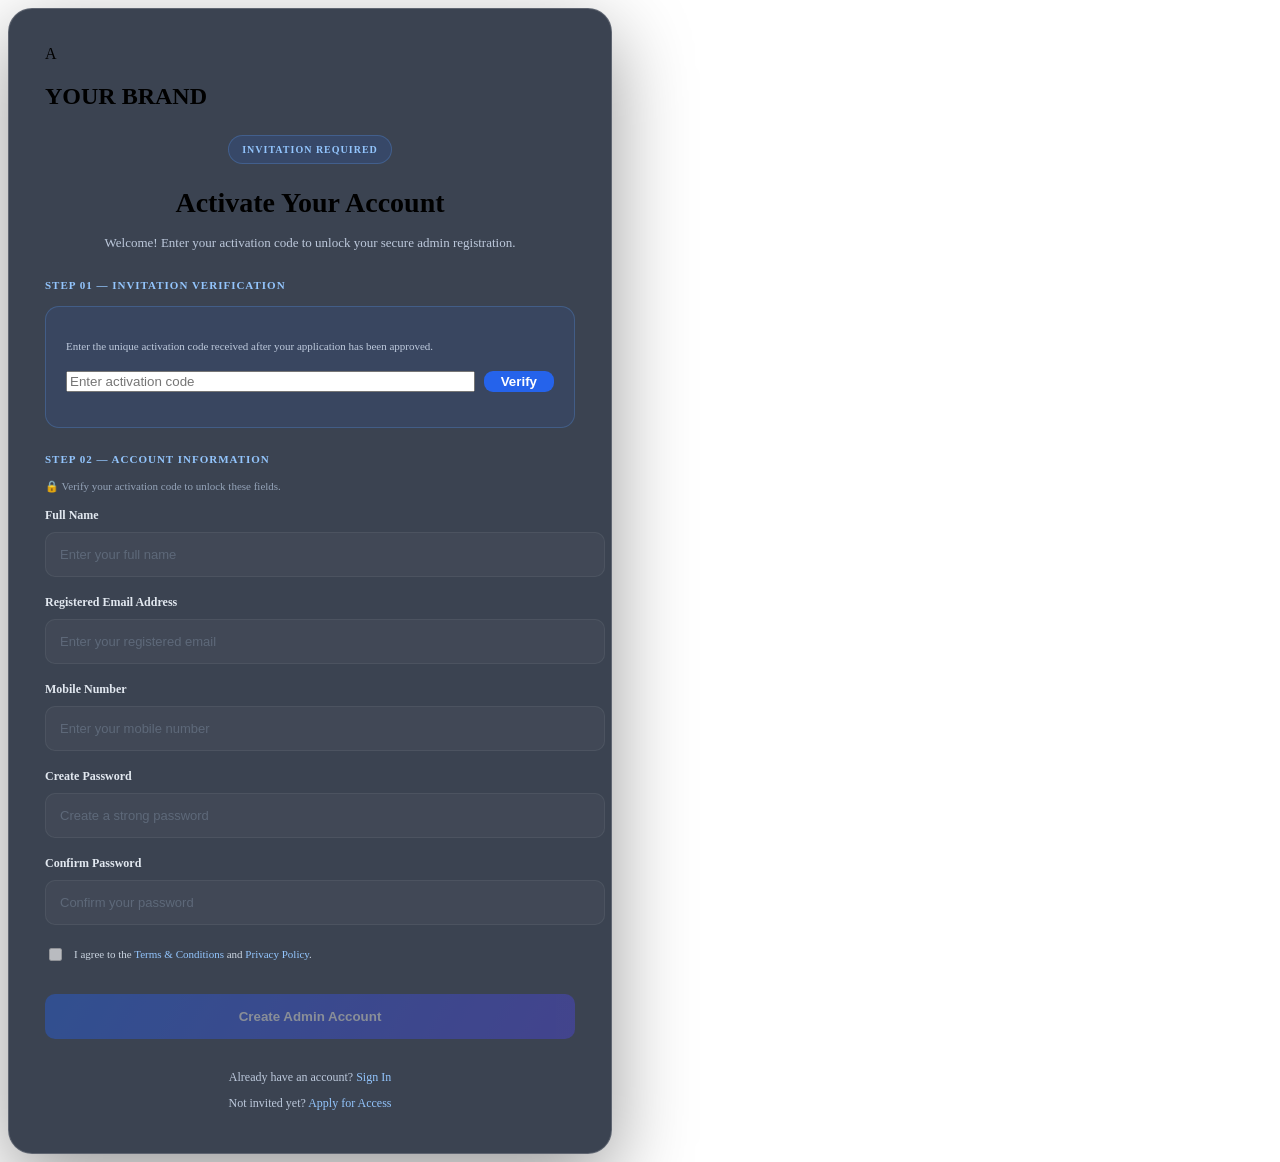
==== commit 4acfd3f2: "Rename signup.html to index.html" ====
--- a/index.html
+++ b/index.html
@@ -2,1879 +2,225 @@
 <!DOCTYPE html>
 <html lang="en">
 <head>
-  <meta charset="UTF-8">
-  <meta name="viewport" content="width=device-width, initial-scale=1.0">
-
-  <title>Damodar Academy | Tuition & Study Support</title>
-
-  <meta name="description"
-    content="Damodar Academy, Nangloi, Delhi. Explore tuition enquiries, study material, syllabus, sample papers and previous-year papers.">
-
-  <meta name="theme-color" content="#10223f">
-
-  <link rel="stylesheet" href="style.css">
+    <meta charset="UTF-8">
+    <meta name="viewport" content="width=device-width, initial-scale=1.0">
+
+    <title>Activate Account | Admin Portal</title>
+
+    <link rel="stylesheet" href="../style.css">
+
+    <link rel="preconnect" href="https://fonts.googleapis.com">
+    <link href="https://fonts.googleapis.com/css2?family=Inter:wght@400;500;600;700;800&display=swap" rel="stylesheet">
+
+    <link rel="stylesheet" href="signup.css">
 </head>
-<style>
-
-/* =========================================
-   DAMODAR ACADEMY — MAIN STYLESHEET
-   Theme: Navy Blue + Gold
-========================================= */
-
-@import url('https://fonts.googleapis.com/css2?family=DM+Sans:wght@400;500;600;700&family=Playfair+Display:wght@600;700;800&display=swap');
-
-/* ---------- CSS VARIABLES ---------- */
-
-:root {
-  --primary: #102b50;
-  --primary-dark: #091d37;
-  --primary-light: #1c4678;
-  --gold: #e7b84b;
-  --gold-light: #f8d982;
-  --white: #ffffff;
-  --background: #f5f7fb;
-  --text: #243247;
-  --muted: #68768a;
-  --border: #e3e8ef;
-  --success: #25d366;
-  --shadow: 0 10px 35px rgba(16, 43, 80, 0.09);
-  --radius: 16px;
-  --transition: 0.3s ease;
-}
-
-/* ---------- RESET ---------- */
-
-* {
-  margin: 0;
-  padding: 0;
-  box-sizing: border-box;
-}
-
-html {
-  scroll-behavior: smooth;
-  scroll-padding-top: 90px;
-}
-
-body {
-  font-family: 'DM Sans', sans-serif;
-  color: var(--text);
-  background: var(--white);
-  line-height: 1.7;
-  overflow-x: hidden;
-}
-
-img {
-  display: block;
-  max-width: 100%;
-}
-
-a {
-  color: inherit;
-  text-decoration: none;
-}
-
-button,
-input,
-textarea,
-select {
-  font: inherit;
-}
-
-button,
-a {
-  -webkit-tap-highlight-color: transparent;
-}
-
-button {
-  cursor: pointer;
-}
-
-ul {
-  list-style: none;
-}
-
-.container {
-  width: min(1160px, 92%);
-  margin-inline: auto;
-}
-
-section {
-  padding: 82px 0;
-}
-
-.section-light {
-  background: var(--background);
-}
-
-/* ---------- TYPOGRAPHY ---------- */
-
-h1,
-h2,
-h3,
-h4 {
-  color: var(--primary-dark);
-  line-height: 1.25;
-}
-
-h1,
-h2 {
-  font-family: 'Playfair Display', Georgia, serif;
-}
-
-h1 {
-  font-size: clamp(2.35rem, 5vw, 4.2rem);
-  letter-spacing: -1px;
-}
-
-h2 {
-  font-size: clamp(1.9rem, 3.5vw, 2.8rem);
-  margin-bottom: 16px;
-}
-
-h3 {
-  font-size: 1.2rem;
-  margin-bottom: 10px;
-}
-
-p {
-  color: var(--muted);
-}
-
-.text-gold {
-  color: var(--gold);
-}
-
-.section-heading {
-  max-width: 680px;
-  margin: 0 auto 42px;
-  text-align: center;
-}
-
-.section-heading p {
-  max-width: 600px;
-  margin: 0 auto;
-}
-
-.eyebrow {
-  display: inline-block;
-  color: var(--primary-light);
-  background: #eaf1fa;
-  padding: 7px 14px;
-  border-radius: 50px;
-  font-size: 0.82rem;
-  font-weight: 700;
-  letter-spacing: 1px;
-  text-transform: uppercase;
-  margin-bottom: 18px;
-}
-
-/* ---------- BUTTONS ---------- */
-
-.btn {
-  display: inline-flex;
-  align-items: center;
-  justify-content: center;
-  gap: 9px;
-  padding: 13px 23px;
-  border: 2px solid transparent;
-  border-radius: 9px;
-  font-weight: 700;
-  transition: var(--transition);
-  text-align: center;
-}
-
-.btn-primary {
-  background: var(--gold);
-  color: var(--primary-dark);
-}
-
-.btn-primary:hover {
-  background: var(--gold-light);
-  transform: translateY(-2px);
-  box-shadow: 0 8px 20px rgba(231, 184, 75, 0.25);
-}
-
-.btn-outline {
-  border-color: rgba(255, 255, 255, 0.65);
-  color: var(--white);
-  background: transparent;
-}
-
-.btn-outline:hover {
-  color: var(--primary-dark);
-  background: var(--white);
-}
-
-.btn-dark {
-  color: var(--white);
-  background: var(--primary);
-}
-
-.btn-dark:hover {
-  background: var(--primary-light);
-  transform: translateY(-2px);
-}
-
-.btn-whatsapp {
-  background: var(--success);
-  color: #fff;
-  border-radius: 12px;
-}
-
-.btn-whatsapp:hover {
-  background: #1fbd5a;
-  transform: translateY(-2px);
-}
-
-/* ---------- HEADER / NAVBAR ---------- */
-
-.site-header {
-  position: sticky;
-  top: 0;
-  z-index: 1000;
-  background: rgba(255, 255, 255, 0.97);
-  backdrop-filter: blur(12px);
-  box-shadow: 0 2px 15px rgba(10, 30, 55, 0.06);
-  border-bottom: 1px solid rgba(16, 43, 80, 0.07);
-}
-
-.navbar {
-  min-height: 82px;
-  display: flex;
-  align-items: center;
-  justify-content: space-between;
-  gap: 25px;
-}
-
-.brand {
-  display: flex;
-  align-items: center;
-  gap: 12px;
-  min-width: 0;
-}
-
-.brand-logo {
-  width: 49px;
-  height: 49px;
-  flex-shrink: 0;
-  display: grid;
-  place-items: center;
-  background: var(--primary);
-  color: var(--gold);
-  border: 2px solid var(--gold);
-  border-radius: 12px;
-  font-family: 'Playfair Display', Georgia, serif;
-  font-weight: 800;
-  font-size: 1.15rem;
-}
-
-.brand-text {
-  display: flex;
-  flex-direction: column;
-  line-height: 1.3;
-}
-
-.brand-text strong {
-  color: var(--primary);
-  font-size: 1.02rem;
-}
-
-.brand-text span {
-  color: var(--muted);
-  font-size: 0.74rem;
-}
-
-.nav-links {
-  display: flex;
-  align-items: center;
-  justify-content: flex-end;
-  gap: 22px;
-}
-
-.nav-links a {
-  color: var(--text);
-  font-size: 0.91rem;
-  font-weight: 600;
-  transition: color var(--transition);
-}
-
-.nav-links a:hover,
-.nav-links a.active {
-  color: #b38317;
-}
-
-.nav-links .nav-cta {
-  background: var(--primary);
-  color: var(--white);
-  padding: 10px 17px;
-  border-radius: 8px;
-}
-
-.nav-links .nav-cta:hover {
-  background: var(--primary-light);
-  color: var(--white);
-}
-
-/* Mobile menu controls, if present in HTML */
-
-.menu-toggle {
-  display: none;
-  width: 44px;
-  height: 44px;
-  border: 1px solid var(--border);
-  border-radius: 10px;
-  background: var(--white);
-  color: var(--primary);
-  font-size: 1.4rem;
-}
-
-/* ---------- HERO SECTION ---------- */
-
-.hero {
-  position: relative;
-  overflow: hidden;
-  padding: 90px 0 85px;
-  background:
-    radial-gradient(
-      circle at 85% 15%,
-      rgba(231, 184, 75, 0.15),
-      transparent 28%
-    ),
-    linear-gradient(135deg, var(--primary-dark), var(--primary));
-  color: var(--white);
-}
-
-.hero::before {
-  content: "";
-  position: absolute;
-  width: 350px;
-  height: 350px;
-  border: 1px solid rgba(255, 255, 255, 0.08);
-  border-radius: 50%;
-  right: -120px;
-  bottom: -180px;
-  pointer-events: none;
-}
-
-.hero-grid {
-  display: grid;
-  grid-template-columns: 1.05fr 0.95fr;
-  align-items: center;
-  gap: 55px;
-  position: relative;
-  z-index: 1;
-}
-
-.hero-content {
-  max-width: 650px;
-}
-
-.hero .eyebrow {
-  background: rgba(231, 184, 75, 0.13);
-  color: var(--gold-light);
-  border: 1px solid rgba(231, 184, 75, 0.3);
-}
-
-.hero h1 {
-  color: var(--white);
-  margin-bottom: 22px;
-}
-
-.hero h1 span {
-  color: var(--gold);
-}
-
-.hero-description {
-  color: rgba(255, 255, 255, 0.78);
-  font-size: 1.08rem;
-  max-width: 560px;
-  margin-bottom: 30px;
-}
-
-.hero-actions {
-  display: flex;
-  align-items: center;
-  flex-wrap: wrap;
-  gap: 13px;
-}
-
-.hero-points {
-  display: flex;
-  flex-wrap: wrap;
-  gap: 20px;
-  margin-top: 28px;
-}
-
-.hero-points span {
-  color: rgba(255, 255, 255, 0.86);
-  font-size: 0.88rem;
-}
-
-.hero-points span::before {
-  content: "✓";
-  color: var(--gold);
-  font-weight: 800;
-  margin-right: 7px;
-}
-
-.hero-image {
-  position: relative;
-  min-height: 370px;
-  display: flex;
-  align-items: center;
-  justify-content: center;
-}
-
-.hero-image img {
-  width: 100%;
-  height: 390px;
-  object-fit: cover;
-  border: 5px solid rgba(255, 255, 255, 0.13);
-  border-radius: 22px;
-  box-shadow: 0 25px 60px rgba(0, 0, 0, 0.25);
-}
-
-.hero-image-placeholder {
-  width: 100%;
-  min-height: 350px;
-  display: flex;
-  flex-direction: column;
-  align-items: center;
-  justify-content: center;
-  text-align: center;
-  gap: 12px;
-  padding: 30px;
-  color: rgba(255, 255, 255, 0.8);
-  border: 2px dashed rgba(255, 255, 255, 0.3);
-  border-radius: 22px;
-  background: rgba(255, 255, 255, 0.04);
-}
-
-.hero-image-placeholder strong {
-  color: var(--gold);
-  font-size: 1.1rem;
-}
-
-/* ---------- TRUST / HIGHLIGHT STRIP ---------- */
-
-.highlights {
-  padding: 25px 0;
-  background: var(--white);
-  border-bottom: 1px solid var(--border);
-}
-
-.highlights-grid {
-  display: grid;
-  grid-template-columns: repeat(4, 1fr);
-  gap: 20px;
-}
-
-.highlight-item {
-  text-align: center;
-  padding: 12px;
-}
-
-.highlight-item strong {
-  display: block;
-  color: var(--primary);
-  font-size: 1.05rem;
-  margin-bottom: 3px;
-}
-
-.highlight-item span {
-  color: var(--muted);
-  font-size: 0.85rem;
-}
-
-/* ---------- GENERAL CARDS ---------- */
-
-.card-grid {
-  display: grid;
-  grid-template-columns: repeat(3, minmax(0, 1fr));
-  gap: 24px;
-}
-
-.card {
-  height: 100%;
-  padding: 28px;
-  background: var(--white);
-  border: 1px solid var(--border);
-  border-radius: var(--radius);
-  box-shadow: 0 5px 20px rgba(16, 43, 80, 0.035);
-  transition: transform var(--transition),
-              box-shadow var(--transition),
-              border-color var(--transition);
-}
-
-.card:hover {
-  transform: translateY(-6px);
-  border-color: rgba(231, 184, 75, 0.65);
-  box-shadow: var(--shadow);
-}
-
-.card-icon {
-  width: 54px;
-  height: 54px;
-  display: grid;
-  place-items: center;
-  margin-bottom: 20px;
-  border-radius: 14px;
-  background: #edf3fb;
-  color: var(--primary);
-  font-size: 1.5rem;
-}
-
-.card p {
-  font-size: 0.94rem;
-  margin-bottom: 17px;
-}
-
-.card-link {
-  display: inline-flex;
-  align-items: center;
-  gap: 7px;
-  color: var(--primary-light);
-  font-weight: 700;
-  font-size: 0.91rem;
-}
-
-.card-link:hover {
-  color: #a47715;
-}
-
-/* ---------- ABOUT SECTION ---------- */
-
-.about-grid {
-  display: grid;
-  grid-template-columns: 1fr 1fr;
-  align-items: center;
-  gap: 55px;
-}
-
-.about-content p {
-  margin-bottom: 17px;
-}
-
-.about-image img {
-  width: 100%;
-  max-height: 440px;
-  object-fit: cover;
-  border-radius: 20px;
-  box-shadow: var(--shadow);
-}
-
-.about-features {
-  display: grid;
-  grid-template-columns: 1fr 1fr;
-  gap: 13px;
-  margin: 25px 0;
-}
-
-.about-feature {
-  display: flex;
-  gap: 10px;
-  align-items: flex-start;
-  font-weight: 600;
-  color: var(--primary);
-}
-
-.about-feature span {
-  color: #b38317;
-  font-weight: 800;
-}
-
-/* ---------- COURSES ---------- */
-
-.course-card {
-  position: relative;
-  overflow: hidden;
-}
-
-.course-tag {
-  display: inline-block;
-  padding: 5px 11px;
-  border-radius: 50px;
-  color: var(--primary);
-  background: #edf3fb;
-  font-size: 0.77rem;
-  font-weight: 700;
-  margin-bottom: 16px;
-}
-
-.course-card h3 {
-  font-size: 1.35rem;
-}
-
-/* ---------- RESOURCE HUB ---------- */
-
-.resource-intro {
-  max-width: 740px;
-  margin: 0 auto 35px;
-  text-align: center;
-}
-
-.resource-grid {
-  display: grid;
-  grid-template-columns: repeat(3, minmax(0, 1fr));
-  gap: 20px;
-}
-
-.resource-card {
-  display: flex;
-  flex-direction: column;
-  padding: 25px;
-  background: var(--white);
-  border: 1px solid var(--border);
-  border-radius: 14px;
-  transition: var(--transition);
-}
-
-.resource-card:hover {
-  border-color: var(--gold);
-  box-shadow: var(--shadow);
-  transform: translateY(-4px);
-}
-
-.resource-card h3 {
-  margin-top: 14px;
-}
-
-.resource-card p {
-  flex-grow: 1;
-  font-size: 0.9rem;
-  margin-bottom: 18px;
-}
-
-.resource-label {
-  display: inline-block;
-  width: fit-content;
-  padding: 5px 10px;
-  border-radius: 6px;
-  background: #fff4d7;
-  color: #805d10;
-  font-size: 0.76rem;
-  font-weight: 700;
-}
-
-.resource-link {
-  color: var(--primary);
-  font-weight: 700;
-}
-
-/* ---------- CTA BANNER ---------- */
-
-.cta-banner {
-  padding: 48px;
-  display: flex;
-  align-items: center;
-  justify-content: space-between;
-  gap: 30px;
-  border-radius: 20px;
-  background:
-    radial-gradient(
-      circle at 100% 0,
-      rgba(231, 184, 75, 0.18),
-      transparent 35%
-    ),
-    var(--primary);
-}
-
-.cta-banner h2 {
-  color: var(--white);
-  margin-bottom: 10px;
-}
-
-.cta-banner p {
-  color: rgba(255, 255, 255, 0.75);
-  max-width: 620px;
-}
-
-/* ---------- CONTACT SECTION ---------- */
-
-.contact-grid {
-  display: grid;
-  grid-template-columns: 0.9fr 1.1fr;
-  gap: 35px;
-}
-
-.contact-info {
-  display: flex;
-  flex-direction: column;
-  gap: 18px;
-}
-
-.contact-item {
-  display: flex;
-  gap: 15px;
-  padding: 20px;
-  background: var(--background);
-  border: 1px solid var(--border);
-  border-radius: 12px;
-}
-
-.contact-item-icon {
-  width: 44px;
-  height: 44px;
-  flex-shrink: 0;
-  display: grid;
-  place-items: center;
-  background: var(--primary);
-  color: var(--gold);
-  border-radius: 10px;
-}
-
-.contact-item h3 {
-  margin-bottom: 4px;
-}
-
-.contact-item p,
-.contact-item a {
-  font-size: 0.92rem;
-  overflow-wrap: anywhere;
-}
-
-.contact-item a {
-  color: var(--primary-light);
-  font-weight: 600;
-}
-
-.contact-form {
-  padding: 30px;
-  background: var(--white);
-  border: 1px solid var(--border);
-  border-radius: var(--radius);
-  box-shadow: var(--shadow);
-}
-
-.form-group {
-  margin-bottom: 18px;
-}
-
-.form-group label {
-  display: block;
-  margin-bottom: 7px;
-  color: var(--primary);
-  font-size: 0.91rem;
-  font-weight: 700;
-}
-
-.form-control {
-  width: 100%;
-  padding: 13px 15px;
-  color: var(--text);
-  background: #fbfcfe;
-  border: 1px solid #d8e0ea;
-  border-radius: 9px;
-  outline: none;
-  transition: border-color var(--transition),
-              box-shadow var(--transition);
-}
-
-.form-control:focus {
-  border-color: var(--primary-light);
-  box-shadow: 0 0 0 3px rgba(28, 70, 120, 0.1);
-}
-
-textarea.form-control {
-  min-height: 130px;
-  resize: vertical;
-}
-
-/* ---------- INNER PAGE HERO ---------- */
-
-.page-hero {
-  padding: 65px 0;
-  background: linear-gradient(135deg, var(--primary-dark), var(--primary));
-  text-align: center;
-  color: var(--white);
-}
-
-.page-hero h1 {
-  color: var(--white);
-  font-size: clamp(2rem, 4vw, 3.2rem);
-  margin-bottom: 12px;
-}
-
-.page-hero p {
-  max-width: 680px;
-  margin: 0 auto;
-  color: rgba(255, 255, 255, 0.78);
-}
-
-.breadcrumb {
-  margin-bottom: 15px;
-  color: var(--gold-light);
-  font-size: 0.87rem;
-}
-
-/* ---------- TABLES ---------- */
-
-.table-wrap {
-  width: 100%;
-  overflow-x: auto;
-  border: 1px solid var(--border);
-  border-radius: 12px;
-  background: var(--white);
-}
-
-.data-table {
-  width: 100%;
-  border-collapse: collapse;
-  min-width: 580px;
-}
-
-.data-table th,
-.data-table td {
-  padding: 15px 18px;
-  text-align: left;
-  border-bottom: 1px solid var(--border);
-}
-
-.data-table th {
-  background: var(--primary);
-  color: var(--white);
-  font-weight: 700;
-}
-
-.data-table tr:last-child td {
-  border-bottom: none;
-}
-
-.data-table tbody tr:hover {
-  background: #f6f9fd;
-}
-
-/* ---------- FAQ / DETAILS ---------- */
-
-.faq-list {
-  display: grid;
-  gap: 14px;
-  max-width: 850px;
-  margin: 0 auto;
-}
-
-.faq-list details {
-  padding: 20px 22px;
-  border: 1px solid var(--border);
-  border-radius: 12px;
-  background: var(--white);
-}
-
-.faq-list summary {
-  color: var(--primary);
-  font-weight: 700;
-  cursor: pointer;
-}
-
-.faq-list details p {
-  margin-top: 12px;
-}
-
-/* ---------- FOOTER ---------- */
-
-.site-footer {
-  padding: 60px 0 0;
-  color: rgba(255, 255, 255, 0.75);
-  background: var(--primary-dark);
-}
-
-.footer-grid {
-  display: grid;
-  grid-template-columns: 1.3fr 0.8fr 0.9fr 1fr;
-  gap: 35px;
-  padding-bottom: 42px;
-}
-
-.footer-brand {
-  display: flex;
-  align-items: center;
-  gap: 12px;
-  margin-bottom: 17px;
-}
-
-.footer-brand strong {
-  color: var(--white);
-  font-size: 1.1rem;
-}
-
-.footer-about p {
-  max-width: 320px;
-  font-size: 0.9rem;
-}
-
-.footer-column h3 {
-  color: var(--gold);
-  font-size: 1rem;
-  margin-bottom: 17px;
-}
-
-.footer-column ul {
-  display: grid;
-  gap: 10px;
-}
-
-.footer-column a {
-  color: rgba(255, 255, 255, 0.72);
-  font-size: 0.9rem;
-  transition: color var(--transition);
-  overflow-wrap: anywhere;
-}
-
-.footer-column a:hover {
-  color: var(--gold);
-}
-
-.footer-bottom {
-  padding: 20px 0;
-  border-top: 1px solid rgba(255, 255, 255, 0.12);
-  display: flex;
-  align-items: center;
-  justify-content: space-between;
-  flex-wrap: wrap;
-  gap: 12px;
-  font-size: 0.84rem;
-}
-
-.footer-bottom a {
-  color: var(--gold-light);
-}
-
-/* ---------- FLOATING WHATSAPP ---------- */
-
-.whatsapp-float {
-  position: fixed;
-  right: 22px;
-  bottom: 22px;
-  z-index: 999;
-  width: 58px;
-  height: 58px;
-  display: grid;
-  place-items: center;
-  border-radius: 50%;
-  background: var(--success);
-  color: var(--white);
-  font-size: 1.65rem;
-  box-shadow: 0 8px 25px rgba(37, 211, 102, 0.32);
-  transition: var(--transition);
-}
-
-.whatsapp-float:hover {
-  transform: translateY(-4px) scale(1.04);
-}
-
-/* ---------- SUBTLE BRAND WATERMARK ---------- */
-
-.brand-watermark {
-  position: relative;
-  isolation: isolate;
-}
-
-.brand-watermark::after {
-  content: "DAMODAR ACADEMY";
-  position: absolute;
-  z-index: -1;
-  top: 50%;
-  left: 50%;
-  transform: translate(-50%, -50%) rotate(-25deg);
-  color: rgba(16, 43, 80, 0.035);
-  font-size: clamp(2rem, 7vw, 5.5rem);
-  font-weight: 800;
-  white-space: nowrap;
-  pointer-events: none;
-}
-
-/* ---------- UTILITIES ---------- */
-
-.text-center {
-  text-align: center;
-}
-
-.mt-1 {
-  margin-top: 10px;
-}
-
-.mt-2 {
-  margin-top: 20px;
-}
-
-.mt-3 {
-  margin-top: 30px;
-}
-
-.mb-1 {
-  margin-bottom: 10px;
-}
-
-.mb-2 {
-  margin-bottom: 20px;
-}
-
-.w-100 {
-  width: 100%;
-}
-
-.hidden {
-  display: none !important;
-}
-
-/* ---------- RESPONSIVE: TABLETS ---------- */
-
-@media (max-width: 1024px) {
-  .navbar {
-    gap: 15px;
-  }
-
-  .nav-links {
-    gap: 14px;
-  }
-
-  .nav-links a {
-    font-size: 0.84rem;
-  }
-
-  .hero-grid {
-    gap: 32px;
-  }
-
-  .footer-grid {
-    grid-template-columns: repeat(2, 1fr);
-  }
-}
-
-/* ---------- RESPONSIVE: MOBILE ---------- */
-
-@media (max-width: 768px) {
-  section {
-    padding: 60px 0;
-  }
-
-  .navbar {
-    min-height: 72px;
-    flex-wrap: wrap;
-    padding: 12px 0;
-  }
-
-  .brand-logo {
-    width: 43px;
-    height: 43px;
-  }
-
-  .brand-text strong {
-    font-size: 0.92rem;
-  }
-
-  .brand-text span {
-    font-size: 0.69rem;
-  }
-
-  .menu-toggle {
-    display: grid;
-    place-items: center;
-    margin-left: auto;
-  }
-
-  .nav-links {
-    display: none;
-    flex-direction: column;
-    align-items: stretch;
-    width: 100%;
-    padding: 14px;
-    gap: 4px;
-    background: var(--white);
-    border: 1px solid var(--border);
-    border-radius: 12px;
-  }
-
-  .nav-links.open {
-    display: flex;
-  }
-
-  .nav-links a {
-    display: block;
-    padding: 11px 12px;
-    font-size: 0.95rem;
-    border-radius: 7px;
-  }
-
-  .nav-links a:hover {
-    background: var(--background);
-  }
-
-  .nav-links .nav-cta {
-    text-align: center;
-    margin-top: 5px;
-  }
-
-  .hero {
-    padding: 62px 0;
-  }
-
-  .hero-grid {
-    grid-template-columns: 1fr;
-    gap: 35px;
-  }
-
-  .hero-content {
-    text-align: center;
-    margin: 0 auto;
-  }
-
-  .hero-description {
-    margin-inline: auto;
-  }
-
-  .hero-actions,
-  .hero-points {
-    justify-content: center;
-  }
-
-  .hero-image {
-    min-height: 250px;
-  }
-
-  .hero-image img {
-    height: 300px;
-  }
-
-  .hero-image-placeholder {
-    min-height: 260px;
-  }
-
-  .highlights-grid {
-    grid-template-columns: repeat(2, 1fr);
-    gap: 10px;
-  }
-
-  .card-grid,
-  .resource-grid {
-    grid-template-columns: repeat(2, minmax(0, 1fr));
-    gap: 16px;
-  }
-
-  .card {
-    padding: 22px;
-  }
-
-  .about-grid,
-  .contact-grid {
-    grid-template-columns: 1fr;
-    gap: 30px;
-  }
-
-  .about-image {
-    order: -1;
-  }
-
-  .cta-banner {
-    padding: 32px 24px;
-    flex-direction: column;
-    align-items: flex-start;
-  }
-
-  .footer-grid {
-    gap: 28px;
-  }
-}
-
-/* ---------- RESPONSIVE: SMALL PHONES ---------- */
-
-@media (max-width: 480px) {
-  .container {
-    width: 91%;
-  }
-
-  section {
-    padding: 48px 0;
-  }
-
-  h1 {
-    font-size: 2.25rem;
-  }
-
-  h2 {
-    font-size: 1.85rem;
-  }
-
-  .hero-actions {
-    flex-direction: column;
-    align-items: stretch;
-  }
-
-  .hero-actions .btn {
-    width: 100%;
-  }
-
-  .hero-points {
-    gap: 10px 16px;
-  }
-
-  .hero-points span {
-    font-size: 0.8rem;
-  }
-
-  .hero-image img {
-    height: 240px;
-  }
-
-  .highlights-grid {
-    gap: 5px;
-  }
-
-  .highlight-item {
-    padding: 10px 4px;
-  }
-
-  .highlight-item strong {
-    font-size: 0.94rem;
-  }
-
-  .highlight-item span {
-    font-size: 0.78rem;
-  }
-
-  .card-grid,
-  .resource-grid {
-    grid-template-columns: 1fr;
-  }
-
-  .card,
-  .resource-card {
-    padding: 22px;
-  }
-
-  .about-features {
-    grid-template-columns: 1fr;
-  }
-
-  .contact-form {
-    padding: 22px 17px;
-  }
-
-  .cta-banner {
-    padding: 27px 20px;
-  }
-
-  .footer-grid {
-    grid-template-columns: 1fr;
-    gap: 30px;
-  }
-
-  .footer-bottom {
-    flex-direction: column;
-    align-items: flex-start;
-  }
-
-  .whatsapp-float {
-    width: 52px;
-    height: 52px;
-    right: 15px;
-    bottom: 15px;
-  }
-}
-
-/* ---------- ACCESSIBILITY ---------- */
-
-a:focus-visible,
-button:focus-visible,
-input:focus-visible,
-textarea:focus-visible,
-select:focus-visible,
-summary:focus-visible {
-  outline: 3px solid var(--gold);
-  outline-offset: 3px;
-}
-
-@media (pr
-</style>
 
 <body>
 
-  <!-- Announcement -->
-  <div class="announcement">
-    <span class="status-dot"></span>
-    Tuition Enquiries &nbsp; | &nbsp; Nangloi, Delhi
-  </div>
-
-  <!-- Navigation -->
-  <header class="navbar">
-
-    <a href="index.html" class="brand">
-      <span class="brand-logo">DA</span>
-
-      <span class="brand-text">
-        <strong>Damodar Academy</strong>
-        <small>LEARN • PRACTISE • PROGRESS</small>
-      </span>
-    </a>
-
-    <button class="menu-toggle"
-      id="menuToggle"
-      aria-label="Toggle navigation"
-      aria-expanded="false">
-      ☰
-    </button>
-
-    <nav class="nav-links" id="navLinks">
-      <a class="active" href="index.html">Home</a>
-      <a href="about.html">About</a>
-      <a href="courses.html">Classes</a>
-      <a href="resources.html">Study Resources</a>
-      <a href="contact.html">Contact</a>
-      <a href="form.html" class="nav-button">Enquire Now ↗</a>
-    </nav>
-
-  </header>
-
-  <main>
-
-    <!-- Hero Section -->
-    <section class="hero container">
-
-      <div class="hero-content">
-
-        <div class="eyebrow">
-          <span></span>
-          YOUR LEARNING PARTNER IN NANGLOI
-        </div>
-
-        <h1>
-          Build Strong Concepts.
-          <span>Learn With Confidence.</span>
-        </h1>
-
-        <p>
-          Explore tuition information, connect with the academy
-          and discover useful online study resources — all in one place.
-        </p>
-
-        <div class="hero-buttons">
-          <a href="form.html" class="btn btn-primary">
-            Enquire for Tuition <span>→</span>
-          </a>
-
-          <a href="resources.html" class="btn btn-outline">
-            Explore Study Resources ↗
-          </a>
-        </div>
-
-        <div class="hero-note">
-          <span class="check-icon">✓</span>
-          Student-focused learning and academic support
-        </div>
-
-      </div>
-
-      <!-- Original academy gate photo goes here -->
-      <div class="hero-image">
-
-        <img
-          src="images/academy-gate.jpg"
-          alt="Damodar Academy entrance"
-          onerror="this.style.display='none';
-          document.getElementById('photoPlaceholder').style.display='flex';">
-
-        <div class="photo-placeholder" id="photoPlaceholder">
-          <div class="placeholder-symbol">DA</div>
-          <h3>Academy Gate Photo</h3>
-          <p>Add your original photo here</p>
-          <code>images/academy-gate.jpg</code>
-        </div>
-
-        <div class="image-caption">
-          <span></span>
-          DAMODAR ACADEMY · NANGLOI
-        </div>
-
-      </div>
-
-    </section>
-
-    <!-- Quick Access -->
-    <section class="quick-access">
-      <div class="container quick-grid">
-
-        <a href="courses.html" class="quick-item">
-          <span class="quick-number">01</span>
-          <span>
-            <strong>Tuition Classes</strong>
-            <small>Explore class information</small>
-          </span>
-          <b>↗</b>
-        </a>
-
-        <a href="resources.html#support" class="quick-item">
-          <span class="quick-number">02</span>
-          <span>
-            <strong>Support Material</strong>
-            <small>Find learning resources</small>
-          </span>
-          <b>↗</b>
-        </a>
-
-        <a href="resources.html#sample" class="quick-item">
-          <span class="quick-number">03</span>
-          <span>
-            <strong>Sample Papers</strong>
-            <small>Prepare with practice papers</small>
-          </span>
-          <b>↗</b>
-        </a>
-
-      </div>
-    </section>
-
-    <!-- Main Features -->
-    <section class="container section">
-
-      <div class="section-heading">
-        <div>
-          <div class="eyebrow">
-            <span></span>
-            EXPLORE OUR WEBSITE
-          </div>
-
-          <h2>Everything you need,<br>
-            <span>in one place.</span>
-          </h2>
-        </div>
-
-        <p>
-          Access academy information and academic links
-          through a simple, student-friendly website.
-        </p>
-      </div>
-
-      <div class="feature-grid">
-
-        <a href="courses.html" class="feature-card">
-          <div class="feature-icon navy-icon">01</div>
-          <span class="card-label">ACADEMY</span>
-          <h3>Classes & Tuition</h3>
-          <p>
-            Ask about class availability, subjects,
-            fees and batch timings.
-          </p>
-          <span class="card-link">Explore Classes →</span>
-        </a>
-
-        <a href="resources.html" class="feature-card highlighted">
-          <div class="feature-icon gold-icon">02</div>
-          <span class="card-label">ONLINE STUDY HUB</span>
-          <h3>Study Material & Papers</h3>
-          <p>
-            Find DOE resources, syllabus links,
-            support material, sample papers and PYQs.
-          </p>
-          <span class="card-link">Open Study Hub →</span>
-        </a>
-
-        <a href="form.html" class="feature-card">
-          <div class="feature-icon blue-icon">03</div>
-          <span class="card-label">GET IN TOUCH</span>
-          <h3>Admission Enquiry</h3>
-          <p>
-            Send your class and subject requirements
-            directly through WhatsApp.
-          </p>
-          <span class="card-link">Send an Enquiry →</span>
-        </a>
-
-      </div>
-
-    </section>
-
-    <!-- Study Hub Banner -->
-    <section class="container study-banner">
-
-      <div class="study-banner-content">
-        <div class="eyebrow light-eyebrow">
-          <span></span>
-          STUDENT RESOURCE DESK
-        </div>
-
-        <h2>Your next study resource<br>is just a click away.</h2>
-
-        <p>
-          Browse official education portals, syllabus information,
-          support material and examination practice resources.
-        </p>
-
-        <a href="resources.html" class="btn btn-light">
-          Explore Study Hub <span>→</span>
-        </a>
-      </div>
-
-      <div class="study-banner-art" aria-hidden="true">
-        <div class="paper paper-back"></div>
-        <div class="paper paper-front">
-          <span>STUDENT TOOLKIT</span>
-          <strong>Study.<br>Practise.<br>Progress.</strong>
-          <b>DA</b>
-        </div>
-      </div>
-
-    </section>
-
-    <!-- Contact CTA -->
-    <section class="container contact-cta">
-
-      <div>
-        <div class="eyebrow">
-          <span></span>
-          HAVE A QUESTION?
-        </div>
-
-        <h2>Let's discuss your<br>
-          <span>learning requirements.</span>
-        </h2>
-
-        <p>
-          Contact the academy to confirm available classes,
-          subjects, timings and admission details.
-        </p>
-      </div>
-
-      <div class="cta-actions">
-        <a href="form.html" class="btn btn-primary">
-          Send an Enquiry →
-        </a>
-
-        <a href="contact.html" class="text-link">
-          View Contact Details ↗
-        </a>
-      </div>
-
-    </section>
-
-  </main>
-
-  <!-- Footer -->
-  <footer class="footer">
-
-    <div class="container footer-grid">
-
-      <div>
-        <a href="index.html" class="brand footer-brand">
-          <span class="brand-logo">DA</span>
-          <span class="brand-text">
-            <strong>Damodar Academy</strong>
-            <small>LEARN • PRACTISE • PROGRESS</small>
-          </span>
-        </a>
-
-        <p>
-          Academy information and helpful study links
-          for students and families.
-        </p>
-      </div>
-
-      <div>
-        <h4>Explore</h4>
-        <a href="about.html">About Academy</a>
-        <a href="courses.html">Classes</a>
-        <a href="resources.html">Study Resources</a>
-      </div>
-
-      <div>
-        <h4>Quick Links</h4>
-        <a href="form.html">Admission Enquiry</a>
-        <a href="contact.html">Contact</a>
-        <a href="terms.html">Terms & Disclaimer</a>
-      </div>
-
-      <div>
-        <h4>Our Location</h4>
-        <p>
-          Nangloi, Delhi – 110041
-        </p>
-
-        <a
-          href="https://www.google.com/maps/search/?api=1&query=Damodar+Academy+Nangloi+Delhi"
-          target="_blank"
-          rel="noopener">
-          Open Google Maps ↗
-        </a>
-      </div>
-
-    </div>
-
-    <div class="footer-bottom">
-      <div class="container footer-bottom-inner">
-        <span>
-          © <span id="currentYear"></span> Damodar Academy
-        </span>
-
-        <span>
-          Designed by <strong>Shankar Singh Rajput</strong>
-        </span>
-      </div>
-    </div>
-
-  </footer>
-
-  <!-- Academy WhatsApp button -->
-  <a
-    class="whatsapp-button"
-    href="https://wa.me/919312208052?text=Hello%20Damodar%20Academy%2C%20I%20want%20to%20enquire%20about%20tuition."
-    target="_blank"
-    rel="noopener">
-    <span class="whatsapp-icon">◉</span>
-    <span>WhatsApp Enquiry</span>
-  </a>
-
-  <script >
-/* =========================================
-   DAMODAR ACADEMY — JAVASCRIPT
-========================================= */
-
-"use strict";
-
-/* ---------- CONFIGURATION ---------- */
-
-// Academy WhatsApp number, country code included.
-// Verify this number before publishing the website.
-const ACADEMY_WHATSAPP = "919312208052";
-
-/* ---------- DOM HELPERS ---------- */
-
-const $ = (selector, parent = document) =>
-  parent.querySelector(selector);
-
-const $$ = (selector, parent = document) =>
-  [...parent.querySelectorAll(selector)];
-
-/* ---------- MOBILE NAVIGATION ---------- */
-
-function initMobileNavigation() {
-  const menuButton = $(".menu-toggle");
-  const navLinks = $(".nav-links");
-
-  if (!menuButton || !navLinks) return;
-
-  function closeMenu() {
-    navLinks.classList.remove("open");
-    menuButton.setAttribute("aria-expanded", "false");
-    menuButton.setAttribute("aria-label", "Open navigation menu");
-    menuButton.textContent = "☰";
-  }
-
-  function toggleMenu() {
-    const isOpen = navLinks.classList.toggle("open");
-
-    menuButton.setAttribute("aria-expanded", String(isOpen));
-    menuButton.setAttribute(
-      "aria-label",
-      isOpen ? "Close navigation menu" : "Open navigation menu"
-    );
-
-    menuButton.textContent = isOpen ? "✕" : "☰";
-  }
-
-  menuButton.setAttribute("aria-controls", "main-navigation");
-  menuButton.setAttribute("aria-expanded", "false");
-
-  menuButton.addEventListener("click", toggleMenu);
-
-  // Close menu after a navigation link is selected.
-  $$("a", navLinks).forEach((link) => {
-    link.addEventListener("click", closeMenu);
-  });
-
-  // Close the menu when clicking outside it.
-  document.addEventListener("click", (event) => {
-    if (
-      navLinks.classList.contains("open") &&
-      !navLinks.contains(event.target) &&
-      !menuButton.contains(event.target)
-    ) {
-      closeMenu();
-    }
-  });
-
-  // Restore the desktop navigation layout on wider screens.
-  window.addEventListener("resize", () => {
-    if (window.innerWidth > 768) {
-      closeMenu();
-    }
-  });
-
-  // Close menu with Escape key.
-  document.addEventListener("keydown", (event) => {
-    if (event.key === "Escape") {
-      closeMenu();
-    }
-  });
-}
-
-/* ---------- WHATSAPP LINK GENERATOR ---------- */
-
-function createWhatsAppLink(message) {
-  const encodedMessage = encodeURIComponent(message);
-
-  return `https://wa.me/${ACADEMY_WHATSAPP}?text=${encodedMessage}`;
-}
-
-function openWhatsApp(message) {
-  const url = createWhatsAppLink(message);
-
-  // Open WhatsApp in a new tab/window.
-  window.open(url, "_blank", "noopener,noreferrer");
-}
-
-function initWhatsAppButtons() {
-  $$("[data-whatsapp]").forEach((button) => {
-    button.addEventListener("click", (event) => {
-      event.preventDefault();
-
-      const customMessage =
-        button.dataset.message ||
-        "Hello Damodar Academy, I want to enquire about your tuition classes.";
-
-      openWhatsApp(customMessage);
-    });
-  });
-
-  // Support normal WhatsApp anchors with data-message.
-  $$("a[data-whatsapp-link]").forEach((link) => {
-    const message =
-      link.dataset.message ||
-      "Hello Damodar Academy, I want to know more about your classes.";
-
-    link.href = createWhatsAppLink(message);
-    link.target = "_blank";
-    link.rel = "noopener noreferrer";
-  });
-}
-
-/* ---------- ENQUIRY FORM ---------- */
-
-// This sends the form details to WhatsApp.
-// It does NOT save student details in a database.
-
-function initEnquiryForm() {
-  const form = $("#enquiry-form");
-
-  if (!form) return;
-
-  form.addEventListener("submit", (event) => {
-    event.preventDefault();
-
-    if (!form.checkValidity()) {
-      form.reportValidity();
-      return;
-    }
-
-    const formData = new FormData(form);
-
-    const name = String(formData.get("name") || "").trim();
-    const phone = String(formData.get("phone") || "").trim();
-    const className = String(formData.get("class") || "").trim();
-    const subject = String(formData.get("subject") || "").trim();
-    const message = String(formData.get("message") || "").trim();
-
-    if (!name || !phone || !className) {
-      alert("Please fill in your name, phone number and class.");
-      return;
-    }
-
-    // Basic phone-number validation for Indian mobile numbers.
-    const cleanPhone = phone.replace(/[\s()-]/g, "");
-
-    if (!/^(?:\+91|91)?[6-9]\d{9}$/.test(cleanPhone)) {
-      alert("Please enter a valid Indian mobile number.");
-      return;
-    }
-
-    const whatsappMessage = [
-      "Hello Damodar Academy!",
-      "",
-      "I want to enquire about tuition classes.",
-      "",
-      `Student Name: ${name}`,
-      `Contact Number: ${phone}`,
-      `Class: ${className}`,
-      `Subject/Stream: ${subject || "Not specified"}`,
-      `Message: ${message || "No additional message"}`,
-      "",
-      "Sent through the academy website."
-    ].join("\n");
-
-    openWhatsApp(whatsappMessage);
-  });
-}
-
-/* ---------- CURRENT YEAR ---------- */
-
-function initCurrentYear() {
-  const yearElements = $$("[data-current-year]");
-
-  yearElements.forEach((element) => {
-    element.textContent = new Date().getFullYear();
-  });
-}
-
-/* ---------- ACTIVE NAVIGATION LINK ---------- */
-
-function initActiveNavigation() {
-  const currentPage =
-    window.location.pathname.split("/").pop() || "index.html";
-
-  $$(".nav-links a").forEach((link) => {
-    const linkPage = (link.getAttribute("href") || "")
-      .split("#")[0]
-      .split("/")
-      .pop();
-
-    if (linkPage && linkPage === currentPage) {
-      link.classList.add("active");
-      link.setAttribute("aria-current", "page");
-    }
-  });
-}
-
-/* ---------- SMOOTH SCROLL FOR SAME-PAGE LINKS ---------- */
-
-function initSmoothScroll() {
-  $$('a[href^="#"]').forEach((link) => {
-    link.addEventListener("click", (event) => {
-      const targetId = link.getAttribute("href");
-
-      if (!targetId || targetId === "#") return;
-
-      const target = $(targetId);
-
-      if (!target) return;
-
-      event.preventDefault();
-
-      target.scrollIntoView({
-        behavior: window.matchMedia(
-          "(prefers-reduced-motion: reduce)"
-        ).matches
-          ? "auto"
-          : "smooth",
-        block: "start"
-      });
-
-      // Update the URL fragment without reloading the page.
-      history.replaceState(null, "", targetId);
-    });
-  });
-}
-
-/* ---------- INITIALIZE ---------- */
-
-document.addEventListener("DOMContentLoaded", () => {
-  initMobileNavigation();
-  initWhatsAppButtons();
-  initEnquiryForm();
-  initCurrentYear();
-  initActiveNavigation();
-  initSmoothScroll();
-
-  console.info("Damodar Academy website scripts initialized.");
-});
-
-</script>
+    <div class="background"></div>
+    <div class="background-overlay"></div>
+
+    <main class="signup-wrapper">
+
+        <section class="signup-card">
+
+            <!-- Brand -->
+            <div class="brand">
+                <div class="brand-logo">A</div>
+                <h2>YOUR BRAND</h2>
+            </div>
+
+            <!-- Heading -->
+            <div class="signup-heading">
+
+                <span class="security-label">
+                    INVITATION REQUIRED
+                </span>
+
+                <h1>Activate Your Account</h1>
+
+                <p>
+                    Welcome! Enter your activation code to
+                    unlock your secure admin registration.
+                </p>
+
+            </div>
+
+            <!-- Activation -->
+            <div class="section-label">
+                STEP 01 — INVITATION VERIFICATION
+            </div>
+
+            <div class="activation-box">
+
+                <p>
+                    Enter the unique activation code received
+                    after your application has been approved.
+                </p>
+
+                <div class="activation-row">
+
+                    <input
+                        type="text"
+                        id="activationCode"
+                        placeholder="Enter activation code"
+                        maxlength="100"
+                        autocomplete="off"
+                    >
+
+                    <button
+                        type="button"
+                        class="verify-btn"
+                        id="verifyCodeBtn">
+                        Verify
+                    </button>
+
+                </div>
+
+                <p
+                    id="activationMessage"
+                    class="status-message"
+                    role="status"
+                    aria-live="polite">
+                </p>
+
+            </div>
+
+            <!-- Registration -->
+            <form id="signupForm">
+
+                <div class="section-label">
+                    STEP 02 — ACCOUNT INFORMATION
+                </div>
+
+                <p class="locked-message" id="lockedMessage">
+                    🔒 Verify your activation code to unlock these fields.
+                </p>
+
+                <div class="field">
+                    <label for="fullName">Full Name</label>
+                    <input
+                        type="text"
+                        id="fullName"
+                        placeholder="Enter your full name"
+                        autocomplete="name"
+                        maxlength="100"
+                        disabled
+                        required
+                    >
+                </div>
+
+                <div class="field">
+                    <label for="email">Registered Email Address</label>
+                    <input
+                        type="email"
+                        id="email"
+                        placeholder="Enter your registered email"
+                        autocomplete="email"
+                        maxlength="254"
+                        disabled
+                        required
+                    >
+                </div>
+
+                <div class="field">
+                    <label for="mobile">Mobile Number</label>
+                    <input
+                        type="tel"
+                        id="mobile"
+                        placeholder="Enter your mobile number"
+                        autocomplete="tel"
+                        maxlength="15"
+                        disabled
+                        required
+                    >
+                </div>
+
+                <div class="field">
+                    <label for="password">Create Password</label>
+                    <input
+                        type="password"
+                        id="password"
+                        placeholder="Create a strong password"
+                        autocomplete="new-password"
+                        minlength="12"
+                        disabled
+                        required
+                    >
+                </div>
+
+                <div class="field">
+                    <label for="confirmPassword">Confirm Password</label>
+                    <input
+                        type="password"
+                        id="confirmPassword"
+                        placeholder="Confirm your password"
+                        autocomplete="new-password"
+                        minlength="12"
+                        disabled
+                        required
+                    >
+                </div>
+
+                <!-- Terms -->
+                <label class="terms">
+
+                    <input
+                        type="checkbox"
+                        id="signupTerms"
+                        disabled
+                        required
+                    >
+
+                    <span>
+                        I agree to the
+                        <a href="terms.html">Terms & Conditions</a>
+                        and
+                        <a href="privacy.html">Privacy Policy</a>.
+                    </span>
+
+                </label>
+
+                <!-- Register -->
+                <button
+                    type="submit"
+                    id="registerBtn"
+                    class="register-btn"
+                    disabled>
+                    Create Admin Account
+                </button>
+
+                <p
+                    id="signupMessage"
+                    class="status-message"
+                    role="status"
+                    aria-live="polite">
+                </p>
+
+            </form>
+
+            <!-- Footer -->
+            <div class="bottom-links">
+
+                Already have an account?
+                <a href="../index.html">Sign In</a>
+
+                <br>
+
+                Not invited yet?
+                <a href="apply.html">Apply for Access</a>
+
+            </div>
+
+        </section>
+
+    </main>
+
+    <!-- Shared Assets -->
+    <script src="../assets.js"></script>
+
+    <!-- Signup Logic will be added in script.js -->
+    <script src="../script.js"></script>
+
 </body>
 </html>
--- a/signup.css
+++ b/signup.css
@@ -0,0 +1,201 @@
+signup-wrapper {
+            min-height: 100vh;
+            display: flex;
+            align-items: center;
+            justify-content: center;
+            padding: 35px 16px;
+        }
+
+        .signup-card {
+            width: 100%;
+            max-width: 530px;
+            padding: 36px;
+            border-radius: 24px;
+            background: rgba(10,20,38,.80);
+            border: 1px solid rgba(255,255,255,.18);
+            backdrop-filter: blur(25px);
+            -webkit-backdrop-filter: blur(25px);
+            box-shadow: 0 25px 80px rgba(0,0,0,.4);
+        }
+
+
+        .signup-heading {
+            text-align: center;
+            margin: 25px 0;
+        }
+
+        .signup-heading h1 {
+            font-size: 28px;
+            margin-bottom: 10px;
+        }
+
+        .signup-heading p {
+            color: #bdc9dc;
+            font-size: 13px;
+            line-height: 1.7;
+        }
+
+        .security-label {
+            display: inline-block;
+            padding: 8px 13px;
+            background: rgba(37,99,235,.15);
+            border: 1px solid rgba(96,165,250,.25);
+            border-radius: 30px;
+            color: #93c5fd;
+            font-size: 10px;
+            font-weight: 700;
+            letter-spacing: 1px;
+        }
+
+        .section-label {
+            color: #93c5fd;
+            font-size: 11px;
+            font-weight: 700;
+            letter-spacing: 1px;
+            margin: 25px 0 15px;
+        }
+
+        .field {
+            margin-bottom: 18px;
+        }
+
+        .field label {
+            display: block;
+            font-size: 12px;
+            font-weight: 600;
+            margin-bottom: 9px;
+            color: #e2e8f0;
+        }
+
+        .field input {
+            width: 100%;
+            padding: 14px;
+            border-radius: 10px;
+            border: 1px solid rgba(255,255,255,.17);
+            background: rgba(255,255,255,.07);
+            color: white;
+            font-size: 13px;
+            outline: none;
+        }
+
+        .field input::placeholder {
+            color: #91a0b5;
+        }
+
+        .field input:focus {
+            border-color: #60a5fa;
+        }
+
+        .field input:disabled {
+            opacity: .4;
+            cursor: not-allowed;
+        }
+
+        .activation-box {
+            padding: 20px;
+            border: 1px solid rgba(96,165,250,.25);
+            background: rgba(37,99,235,.09);
+            border-radius: 14px;
+        }
+
+        .activation-box p {
+            font-size: 11px;
+            color: #bdc9dc;
+            line-height: 1.6;
+            margin-bottom: 15px;
+        }
+
+        .activation-row {
+            display: flex;
+            gap: 9px;
+        }
+
+        .activation-row input {
+            min-width: 0;
+            flex: 1;
+        }
+
+        .verify-btn {
+            padding: 0 17px;
+            border: none;
+            border-radius: 9px;
+            background: #2563eb;
+            color: white;
+            font-weight: 600;
+            cursor: pointer;
+        }
+
+        .register-btn {
+            width: 100%;
+            padding: 15px;
+            border: none;
+            border-radius: 10px;
+            background: linear-gradient(120deg,#2563eb,#4f46e5);
+            color: white;
+            font-weight: 700;
+            cursor: pointer;
+            margin-top: 10px;
+        }
+
+        .register-btn:disabled {
+            opacity: .4;
+            cursor: not-allowed;
+        }
+
+        .terms {
+            display: flex;
+            gap: 9px;
+            align-items: flex-start;
+            color: #cbd5e1;
+            font-size: 11px;
+            line-height: 1.7;
+            margin: 20px 0;
+        }
+
+        .terms input {
+            margin-top: 3px;
+            accent-color: #2563eb;
+        }
+
+        .terms a,
+        .bottom-links a {
+            color: #93c5fd;
+            text-decoration: none;
+        }
+
+        .status-message {
+            font-size: 12px;
+            margin-top: 12px;
+        }
+
+        .locked-message {
+            font-size: 11px;
+            color: #94a3b8;
+            margin-bottom: 15px;
+        }
+
+        .bottom-links {
+            text-align: center;
+            color: #bdc9dc;
+            font-size: 12px;
+            margin-top: 25px;
+            line-height: 2.2;
+        }
+
+        @media(max-width:480px) {
+            .signup-card {
+                padding: 25px 19px;
+            }
+
+            .activation-row {
+                flex-direction: column;
+            }
+
+            .verify-btn {
+                padding: 13px;
+            }
+
+            .signup-heading h1 {
+                font-size: 24px;
+            }
+        }
